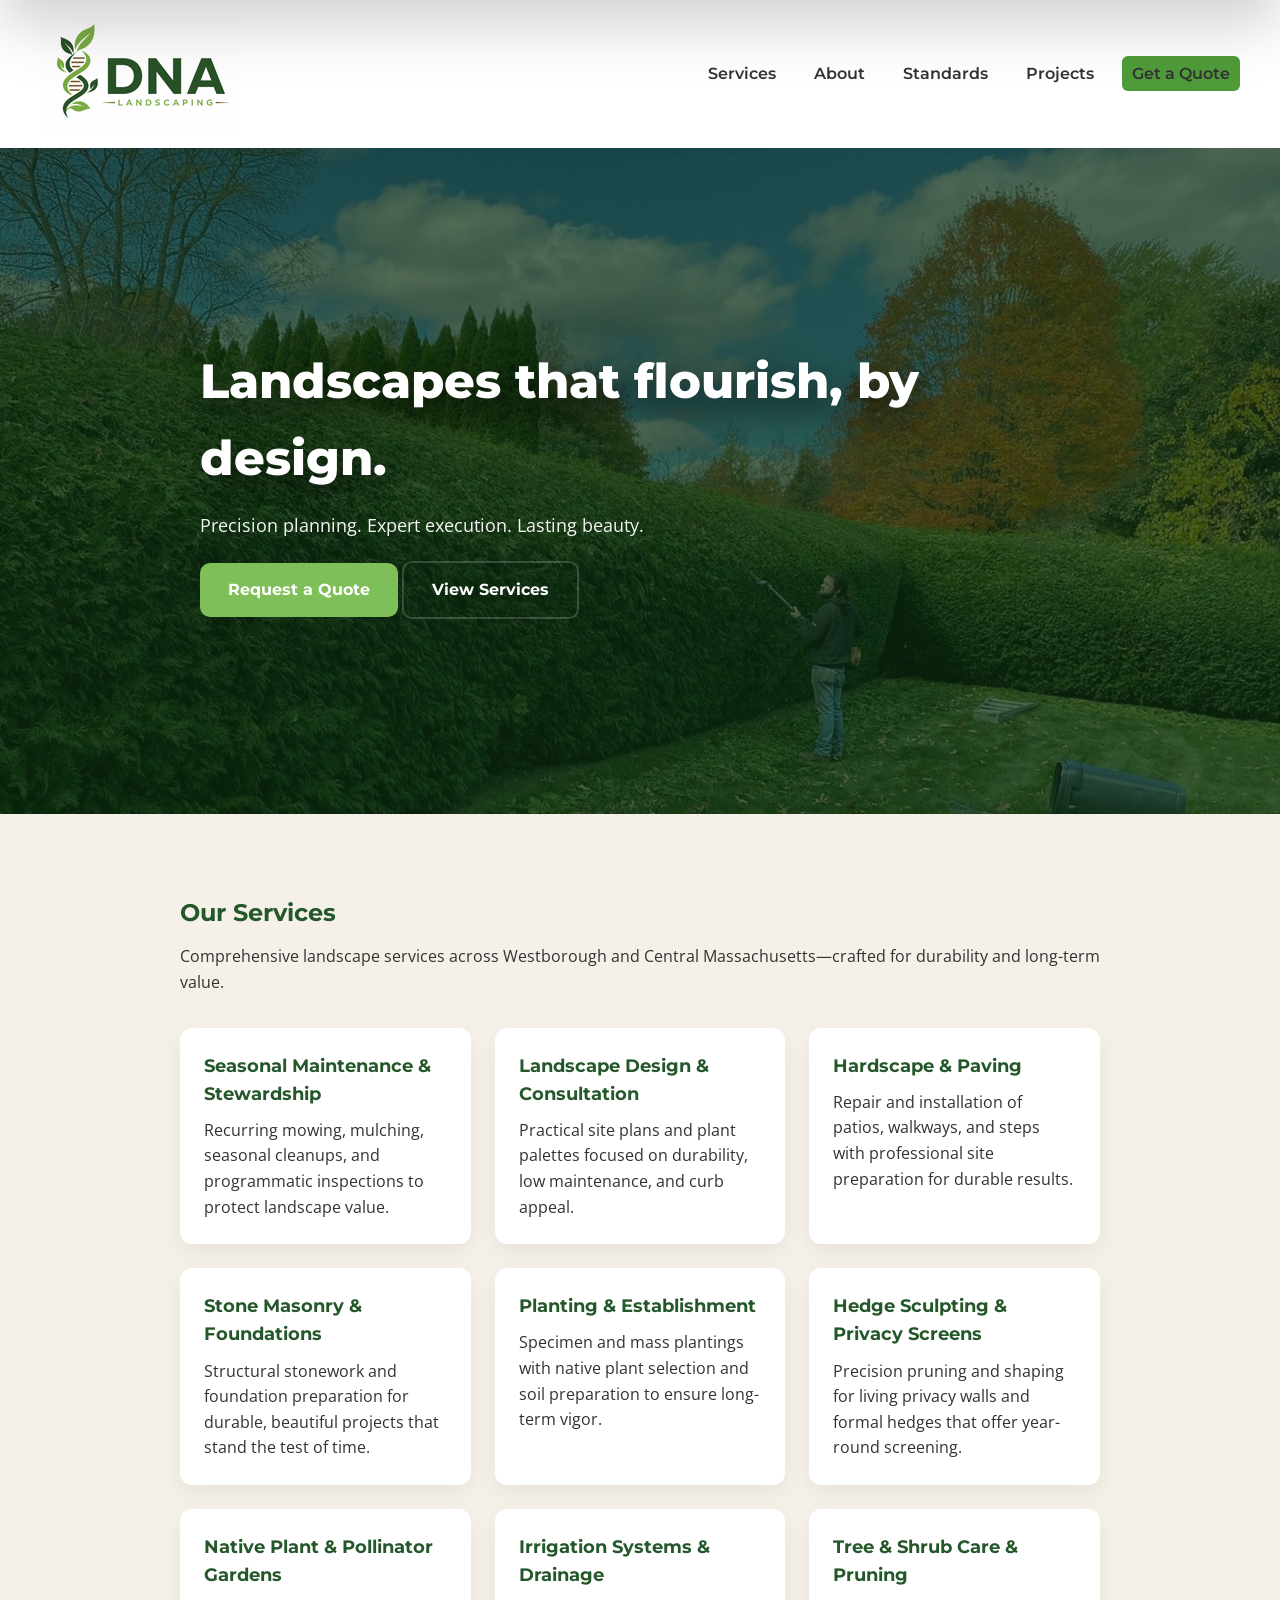
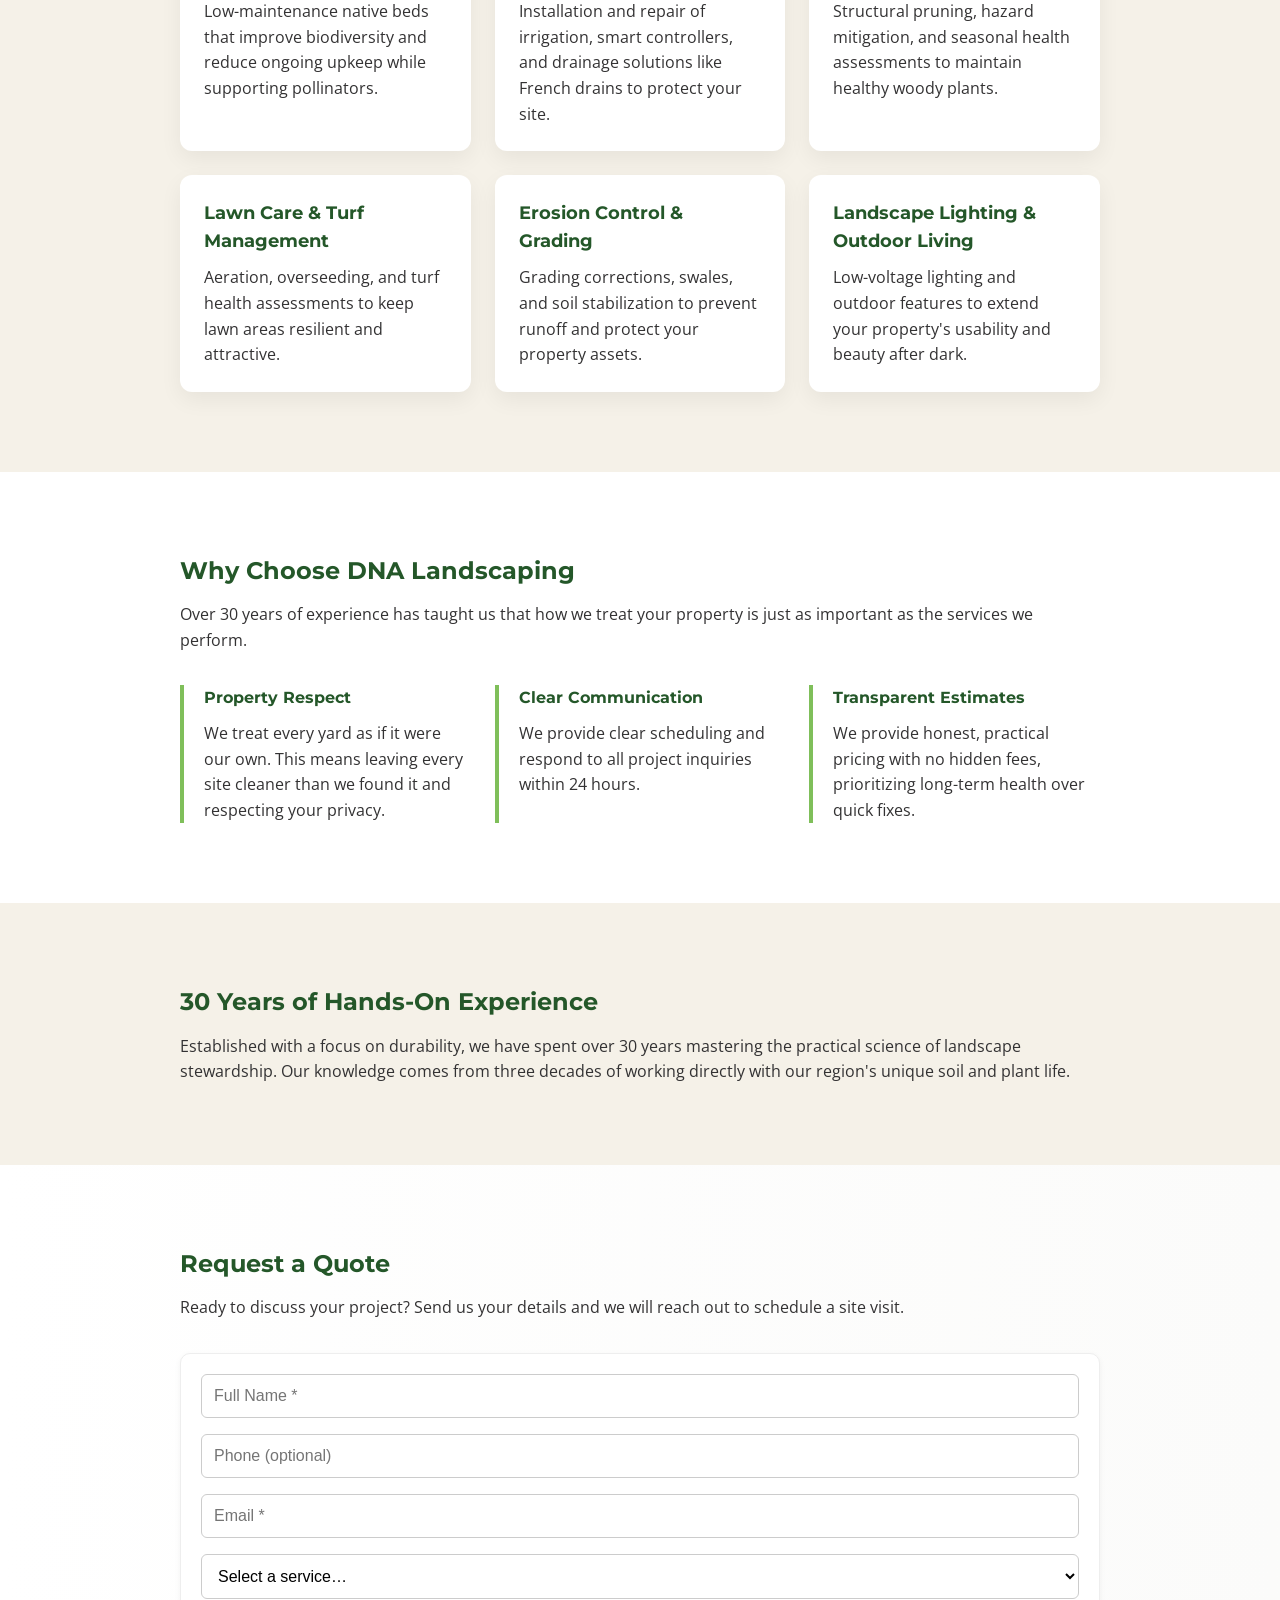
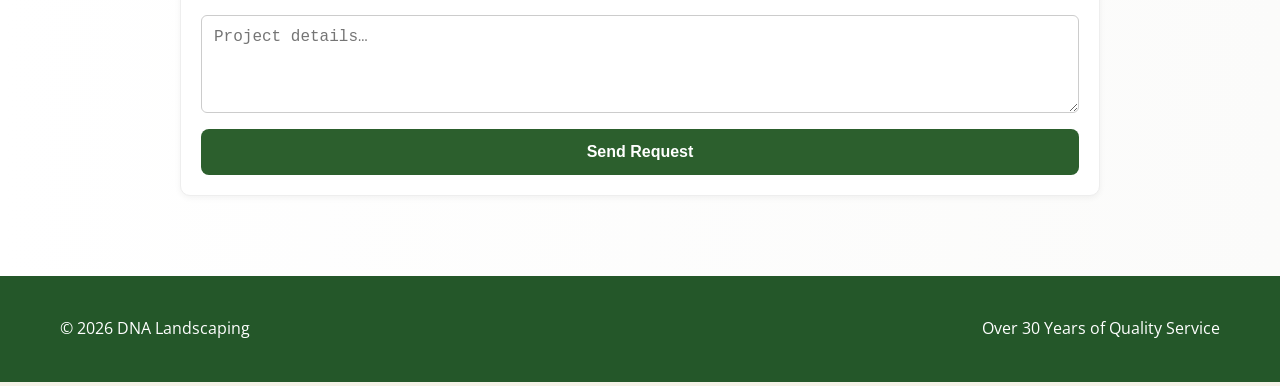
==== index.html @ 8e48d66a "SEO: Optimized homepage title, description, and headings for local search" ====
<!doctype html>
<html lang="en" class="no-js">
<head>
  <meta charset="utf-8" />
  <meta name="viewport" content="width=device-width, initial-scale=1" />
  <script>document.documentElement.className = document.documentElement.className.replace('no-js','js');</script>

  <!-- Primary SEO -->
  <title>Landscape Design, Hardscaping & Patios Westborough MA | DNA Landscaping</title>
  <meta name="description" content="DNA Landscaping provides premium landscape design, patio installation, hardscaping, and drainage solutions in Westborough & Central MA. 30+ years of expert service. Request a free quote.">
  <meta name="keywords" content="Landscaping Westborough MA, Stone Masonry Central MA, Hedge Sculpting Massachusetts, Privacy Hedges, Landscape Foundations, Hardscaping Westborough, DNA Landscaping">
  <meta name="author" content="DNA Landscaping">
  <meta name="robots" content="index, follow, max-image-preview:large, max-snippet:-1, max-video-preview:-1">
  <meta name="theme-color" content="#245729">
  <link rel="canonical" href="https://www.dnalandscapingco.com/">

  <!-- Open Graph -->
  <meta property="og:type" content="website">
  <meta property="og:site_name" content="DNA Landscaping">
  <meta property="og:locale" content="en_US">
  <meta property="og:title" content="Landscaping &amp; Stone Masonry in Westborough, MA | DNA Landscaping">
  <meta property="og:description" content="Serving Westborough and all of Central Massachusetts with 30+ years of expert masonry, hardscaping, and privacy hedge sculpting.">
  <meta property="og:url" content="https://www.dnalandscapingco.com/">
  <meta property="og:image" content="https://www.dnalandscapingco.com/assets/images/og-cover.jpg">
  <meta property="og:image:width" content="1200">
  <meta property="og:image:height" content="630">
  <meta property="og:image:alt" content="DNA Landscaping — professionally sculpted privacy hedges in Central Massachusetts">

  <!-- Twitter Card -->
  <meta name="twitter:card" content="summary_large_image">
  <meta name="twitter:title" content="Landscaping &amp; Stone Masonry in Westborough, MA | DNA Landscaping">
  <meta name="twitter:description" content="30+ years of expert masonry, hardscaping, and privacy hedge sculpting across Central Massachusetts.">
  <meta name="twitter:image" content="https://www.dnalandscapingco.com/assets/images/og-cover.jpg">
  <meta name="twitter:image:alt" content="DNA Landscaping — professionally sculpted privacy hedges in Central Massachusetts">

  <!-- Icons & Manifest -->
  <link rel="icon" type="image/png" href="/favicons/favicon-96x96.png" sizes="96x96">
  <link rel="icon" type="image/svg+xml" href="/favicons/favicon.svg">
  <link rel="shortcut icon" href="/favicons/favicon.ico">
  <link rel="apple-touch-icon" sizes="180x180" href="/favicons/apple-touch-icon.png">
  <link rel="manifest" href="/favicons/site.webmanifest">

  <!-- Performance: preconnect to font origins, preload hero LCP image -->
  <link rel="preconnect" href="https://fonts.googleapis.com">
  <link rel="preconnect" href="https://fonts.gstatic.com" crossorigin>
  <link rel="preload" as="image" href="dna_landscaping_brand_assets/web_optimized/hero_1600.webp" type="image/webp">
  <link href="https://fonts.googleapis.com/css2?family=Montserrat:wght@600;700;800&family=Open+Sans:wght@400;600&display=swap" rel="stylesheet">

  <link rel="stylesheet" href="brand_styles.css" />

  <!-- Structured Data: Local Business -->
  <script type="application/ld+json">
  {
    "@context": "https://schema.org",
    "@type": "LandscapingBusiness",
    "@id": "https://www.dnalandscapingco.com/#business",
    "name": "DNA Landscaping",
    "url": "https://www.dnalandscapingco.com/",
    "logo": "https://www.dnalandscapingco.com/dna_landscaping_brand_assets/logos/dna_primary_horizontal_400.png",
    "image": "https://www.dnalandscapingco.com/assets/images/og-cover.jpg",
    "telephone": "+1-774-696-7267",
    "email": "andrew@dnalandscapingco.com",
    "priceRange": "$$",
    "foundingDate": "1995",
    "description": "Over 30 years of landscape stewardship in Westborough, MA. Specializing in stone masonry, foundations, hardscaping, and large-scale privacy hedge sculpting.",
    "address": {
      "@type": "PostalAddress",
      "addressLocality": "Westborough",
      "addressRegion": "MA",
      "postalCode": "01581",
      "addressCountry": "US"
    },
    "areaServed": [
      { "@type": "City", "name": "Westborough" },
      { "@type": "AdministrativeArea", "name": "Central Massachusetts" }
    ],
    "knowsAbout": ["Stone Masonry", "Privacy Hedge Sculpting", "Hardscaping", "Landscape Design", "Irrigation", "Lawn Care"],
    "hasOfferCatalog": {
      "@type": "OfferCatalog",
      "name": "Landscaping Services",
      "itemListElement": [
        { "@type": "Offer", "itemOffered": { "@type": "Service", "name": "Stone Masonry & Foundations" } },
        { "@type": "Offer", "itemOffered": { "@type": "Service", "name": "Hedge Sculpting & Privacy Screens" } },
        { "@type": "Offer", "itemOffered": { "@type": "Service", "name": "Hardscape & Paving" } },
        { "@type": "Offer", "itemOffered": { "@type": "Service", "name": "Landscape Design & Consultation" } },
        { "@type": "Offer", "itemOffered": { "@type": "Service", "name": "Seasonal Maintenance & Stewardship" } }
      ]
    },
    "openingHoursSpecification": [
      {
        "@type": "OpeningHoursSpecification",
        "dayOfWeek": ["Monday", "Tuesday", "Wednesday", "Thursday", "Friday"],
        "opens": "07:00",
        "closes": "17:00"
      },
      {
        "@type": "OpeningHoursSpecification",
        "dayOfWeek": "Saturday",
        "opens": "08:00",
        "closes": "14:00"
      }
    ]
  }
  </script>

  <!-- Structured Data: WebSite -->
  <script type="application/ld+json">
  {
    "@context": "https://schema.org",
    "@type": "WebSite",
    "name": "DNA Landscaping",
    "url": "https://www.dnalandscapingco.com/",
    "publisher": { "@id": "https://www.dnalandscapingco.com/#business" }
  }
  </script>
</head>
<body>
  <a class="skip-link" href="#main-content">Skip to main content</a>
  <header class="site-header" id="site-header">
    <div class="container header-row">
      <a class="brand" href="/" aria-label="DNA Landscaping Home">
        <img class="logo" src="dna_landscaping_brand_assets/logos/dna_primary_horizontal_200.png" alt="DNA Landscaping logo" fetchpriority="high" decoding="async">
      </a>

      <nav class="main-nav" aria-label="Main navigation">
        <ul>
          <li><a href="/services/" class="nav-link">Services</a></li>
          <li><a href="#about" class="nav-link">About</a></li>
          <li><a href="#standards" class="nav-link">Standards</a></li>
          <li><a href="projects.html" class="nav-link">Projects</a></li>
          <li><a class="contact-cta nav-link" href="#contact">Get a Quote</a></li>
        </ul>
  </nav>

      <button class="mobile-menu-button" id="mobile-menu-button" aria-controls="mobile-nav" aria-expanded="false" aria-label="Open menu">
        <svg width="28" height="28" viewBox="0 0 24 24" aria-hidden="true" focusable="false">
          <path class="ham-top" d="M3 7h18" stroke="currentColor" stroke-width="2" stroke-linecap="round"></path>
          <path class="ham-mid" d="M3 12h18" stroke="currentColor" stroke-width="2" stroke-linecap="round"></path>
          <path class="ham-btm" d="M3 17h18" stroke="currentColor" stroke-width="2" stroke-linecap="round"></path>
        </svg>
      </button>
    </div>
  </header>

  <div id="mobile-nav" class="mobile-nav" aria-hidden="true" role="dialog" aria-label="Mobile navigation">

    <div class="mobile-overlay" id="mobile-overlay" tabindex="-1" aria-hidden="true"></div>

    <div class="mobile-panel" role="document" aria-modal="true">

      <div class="mobile-panel-inner">

        <button class="mobile-close" id="mobile-close" aria-label="Close menu">&times;</button>

        <ul>

          <li><a href="/services/" class="mobile-nav-link">Services</a></li>

          <li><a href="#about" class="mobile-nav-link">About</a></li>

          <li><a href="#standards" class="mobile-nav-link">Standards</a></li>

          <li><a href="projects.html" class="mobile-nav-link">Projects</a></li>

          <li><a class="mobile-contact" href="#contact">Get a Quote</a></li>

        </ul>

      </div>

    </div>

  </div>

  <main id="main-content">
    <section class="hero" aria-label="Hero">
      <div class="hero-inner container">
        <div class="hero-text reveal-on-load">
          <h1 class="hero-title" data-text="Landscapes that flourish, by design.">Landscapes that flourish, by design.</h1>
          <p class="hero-sub">Precision planning. Expert execution. Lasting beauty.</p>
          <div class="hero-ctas">
            <a class="btn btn-primary" href="#contact">Request a Quote</a>
            <a class="btn btn-ghost" href="#services">View Services</a>
          </div>
        </div>
      </div>
    </section>

        <section id="services" class="content-section">
      <div class="container narrow">
        <h2 class="reveal-on-scroll">Our Services</h2>
        <p class="reveal-on-scroll">Comprehensive landscape services across Westborough and Central Massachusetts—crafted for durability and long-term value.</p>

        <div class="service-cards" aria-label="Service offerings">
          <article class="service-card reveal-on-scroll">
            <h3>Seasonal Maintenance & Stewardship</h3>
            <p>Recurring mowing, mulching, seasonal cleanups, and programmatic inspections to protect landscape value.</p>
          </article>

          <article class="service-card reveal-on-scroll">
            <h3>Landscape Design & Consultation</h3>
            <p>Practical site plans and plant palettes focused on durability, low maintenance, and curb appeal.</p>
          </article>

          <article class="service-card reveal-on-scroll">
            <h3>Hardscape & Paving</h3>
            <p>Repair and installation of patios, walkways, and steps with professional site preparation for durable results.</p>
          </article>

          <article class="service-card reveal-on-scroll">
            <h3>Stone Masonry & Foundations</h3>
            <p>Structural stonework and foundation preparation for durable, beautiful projects that stand the test of time.</p>
          </article>

          <article class="service-card reveal-on-scroll">
            <h3>Planting & Establishment</h3>
            <p>Specimen and mass plantings with native plant selection and soil preparation to ensure long-term vigor.</p>
          </article>

          <article class="service-card reveal-on-scroll">
            <h3>Hedge Sculpting & Privacy Screens</h3>
            <p>Precision pruning and shaping for living privacy walls and formal hedges that offer year-round screening.</p>
          </article>

          <article class="service-card reveal-on-scroll">
            <h3>Native Plant & Pollinator Gardens</h3>
            <p>Low-maintenance native beds that improve biodiversity and reduce ongoing upkeep while supporting pollinators.</p>
          </article>

          <article class="service-card reveal-on-scroll">
            <h3>Irrigation Systems & Drainage</h3>
            <p>Installation and repair of irrigation, smart controllers, and drainage solutions like French drains to protect your site.</p>
          </article>

          <article class="service-card reveal-on-scroll">
            <h3>Tree & Shrub Care & Pruning</h3>
            <p>Structural pruning, hazard mitigation, and seasonal health assessments to maintain healthy woody plants.</p>
          </article>

          <article class="service-card reveal-on-scroll">
            <h3>Lawn Care & Turf Management</h3>
            <p>Aeration, overseeding, and turf health assessments to keep lawn areas resilient and attractive.</p>
          </article>

          <article class="service-card reveal-on-scroll">
            <h3>Erosion Control & Grading</h3>
            <p>Grading corrections, swales, and soil stabilization to prevent runoff and protect your property assets.</p>
          </article>

          <article class="service-card reveal-on-scroll">
            <h3>Landscape Lighting & Outdoor Living</h3>
            <p>Low-voltage lighting and outdoor features to extend your property's usability and beauty after dark.</p>
          </article>
        </div>
      </div>
    </section>

    <section id="standards" class="content-section bg-soft">
      <div class="container narrow">
        <h2 class="reveal-on-scroll">Why Choose DNA Landscaping</h2>
        <p class="reveal-on-scroll" style="margin-bottom: 32px;">Over 30 years of experience has taught us that how we treat your property is just as important as the services we perform.</p>
        
        <div class="service-cards" style="grid-template-columns: repeat(auto-fit, minmax(280px, 1fr));">
           <div class="reveal-on-scroll" style="border-left: 4px solid var(--leaf); padding-left: 20px;">
              <h4 style="font-family:'Montserrat'; color:var(--forest); margin-bottom:10px;">Property Respect</h4>
              <p>We treat every yard as if it were our own. This means leaving every site cleaner than we found it and respecting your privacy.</p>
           </div>
           <div class="reveal-on-scroll" style="border-left: 4px solid var(--leaf); padding-left: 20px;">
              <h4 style="font-family:'Montserrat'; color:var(--forest); margin-bottom:10px;">Clear Communication</h4>
              <p>We provide clear scheduling and respond to all project inquiries within 24 hours.</p>
           </div>
           <div class="reveal-on-scroll" style="border-left: 4px solid var(--leaf); padding-left: 20px;">
              <h4 style="font-family:'Montserrat'; color:var(--forest); margin-bottom:10px;">Transparent Estimates</h4>
              <p>We provide honest, practical pricing with no hidden fees, prioritizing long-term health over quick fixes.</p>
           </div>
        </div>
      </div>
    </section>

    <section id="about" class="content-section">
      <div class="container narrow">
        <h2 class="reveal-on-scroll">30 Years of Hands-On Experience</h2>
        <p class="reveal-on-scroll">Established with a focus on durability, we have spent over 30 years mastering the practical science of landscape stewardship. Our knowledge comes from three decades of working directly with our region's unique soil and plant life.</p>
      </div>
    </section>

    <section id="contact" class="content-section bg-accent">
      <div class="container narrow">
        <h2 class="reveal-on-scroll">Request a Quote</h2>
        <p class="reveal-on-scroll" style="margin-bottom: 32px;">Ready to discuss your project? Send us your details and we will reach out to schedule a site visit.</p>
        
        <form action="https://formsubmit.co/andrew@dnalandscapingco.com" method="POST" style="background:#fff;border-radius:10px;padding:20px;box-shadow:0 2px 6px rgba(0,0,0,0.05);border:1px solid #eee;margin-top:20px;">
  <input type="hidden" name="_cc" value="dennis@dnalandscapingco.com">
  <input type="hidden" name="_subject" value="New DNA Landscaping Quote Request">
  <input type="hidden" name="_next" value="https://www.dnalandscapingco.com/thanks">

  <div style="display:grid;gap:16px;">
    <label for="cf-name" class="visually-hidden">Full Name</label>
    <input id="cf-name" name="name" type="text" autocomplete="name" placeholder="Full Name *" required style="padding:12px;border:1px solid #ccc;border-radius:6px;font-size:1rem;">
    <label for="cf-phone" class="visually-hidden">Phone (optional)</label>
    <input id="cf-phone" name="phone" type="tel" autocomplete="tel" placeholder="Phone (optional)" style="padding:12px;border:1px solid #ccc;border-radius:6px;font-size:1rem;">
    <label for="cf-email" class="visually-hidden">Email</label>
    <input id="cf-email" name="email" type="email" autocomplete="email" placeholder="Email *" required style="padding:12px;border:1px solid #ccc;border-radius:6px;font-size:1rem;">
    <label for="cf-service" class="visually-hidden">Service needed</label>
    <select id="cf-service" name="service" required style="padding:12px;border:1px solid #ccc;border-radius:6px;font-size:1rem;background:#fff;">
      <option value="" disabled selected>Select a service…</option>
      <option value="maintenance">Maintenance</option>
      <option value="hardscape">Hardscape</option>
      <option value="planting">Planting</option>
      <option value="other">Other</option>
    </select>
    <label for="cf-message" class="visually-hidden">Project details</label>
    <textarea id="cf-message" name="message" rows="4" placeholder="Project details…" required style="padding:12px;border:1px solid #ccc;border-radius:6px;font-size:1rem;"></textarea>
    <button type="submit" style="background:#2C5F2D;color:#fff;border:none;padding:14px;border-radius:8px;font-weight:bold;font-size:1rem;cursor:pointer;">Send Request</button>
  </div>
</form>
      </div>
    </section>
  </main>

  <footer class="site-footer">
    <div class="container footer-row">
      <div class="footer-left">© <span id="year"></span> DNA Landscaping</div>
      <div class="footer-right">Over 30 Years of Quality Service</div>
    </div>
  </footer>

  <script>
    document.getElementById('year').textContent = new Date().getFullYear();

    // Scroll Offset Fix
    function scrollToTarget(targetId) {
      const target = document.getElementById(targetId);
      if (!target) return;
      const header = document.getElementById('site-header');
      const headerHeight = header ? header.getBoundingClientRect().height : 0;
      const offsetTop = target.getBoundingClientRect().top + window.pageYOffset - headerHeight - 24;
      window.scrollTo({ top: offsetTop, behavior: 'smooth' });
    }

    // Smooth Scroll for Nav Links
    document.querySelectorAll('a[href^="#"]').forEach(anchor => {
      anchor.addEventListener('click', function(e) {
        const href = this.getAttribute('href');
        if (href && href.startsWith('#')) {
          e.preventDefault();
          scrollToTarget(href.substring(1));
        }
      });
    });

    // Reveal Animations
    window.addEventListener('load', () => {
      document.querySelectorAll('.reveal-on-load').forEach(el => el.classList.add('reveal'));
    });

    (function(){
      const observer = new IntersectionObserver((entries) => {
        entries.forEach(entry => {
          if (entry.isIntersecting) {
            entry.target.classList.add('reveal');
            observer.unobserve(entry.target);
          }
        });
      }, { threshold: 0.1 });
      document.querySelectorAll('.reveal-on-scroll').forEach(el => observer.observe(el));
    })();

    // Mobile Menu Toggle
    (function(){
      const openClass = 'mobile-open';
      const button = document.getElementById('mobile-menu-button');
      const mobileNav = document.getElementById('mobile-nav');
      const overlay = document.getElementById('mobile-overlay');
      const closeBtn = document.getElementById('mobile-close');

      function setOpen(isOpen) {
        button.setAttribute('aria-expanded', String(isOpen));
        mobileNav.setAttribute('aria-hidden', String(!isOpen));
        document.documentElement.classList.toggle(openClass, isOpen);
        document.body.style.overflow = isOpen ? 'hidden' : '';
      }

      button.addEventListener('click', () => setOpen(button.getAttribute('aria-expanded') !== 'true'));
      closeBtn.addEventListener('click', () => setOpen(false));
      overlay.addEventListener('click', () => setOpen(false));
      
      mobileNav.querySelectorAll('a[href^="#"]').forEach(link => {
        link.addEventListener('click', function(e) {
          const href = this.getAttribute('href');
          if (href && href.startsWith('#')) {
            e.preventDefault();
            setOpen(false);
            setTimeout(() => scrollToTarget(href.substring(1)), 260);
          }
        });
      });
    })();
  </script>
</body>
</html>
---- brand_styles.css ----
:root{
  --forest: #245729;
  --leaf: #7fbf5a;
  --leaf-strong: #4f9b39;
  --earth: #8B6F47;
  --cream: #F5F1E8;
  --char: #333233;
  --white: #ffffff;
  --container-max: 1200px;
  --transition-fast: 220ms;
}
*{box-sizing:border-box;margin:0;padding:0}
body{ font-family: "Open Sans", sans-serif; color:var(--char); background:var(--cream); line-height:1.6; }
.container{max-width:var(--container-max);margin:0 auto;padding:0 20px}
.narrow{max-width:960px;margin-left:auto;margin-right:auto}
.site-header{background:var(--white);box-shadow:0 2px 8px rgba(0,0,0,0.04);position:sticky;top:0;z-index:60}
.header-row{display:flex;align-items:center;justify-content:space-between;padding:18px 0}
.site-header .container{display:flex;align-items:center;justify-content:space-between;padding-top:18px;padding-bottom:18px}
.logo{height:112px;width:auto;display:block}
.logo img{height:112px;width:auto;display:block}
.main-nav ul{list-style:none;display:flex;gap:18px;align-items:center;margin:0}
.main-nav a{font-family:"Montserrat",sans-serif;font-weight:600;color:var(--char);text-decoration:none;padding:8px 10px;border-radius:6px;transition:var(--transition-fast)}
.main-nav a:hover{color:var(--leaf);background:rgba(127,191,90,0.07)}
.contact-cta{background:var(--leaf-strong);color:var(--white);padding:8px 12px;border-radius:6px}
.mobile-menu-button{display:none;background:transparent;border:0;padding:8px;color:var(--char)}
.mobile-nav{position:fixed;inset:0;z-index:200;pointer-events:none}
.mobile-overlay{position:absolute;inset:0;background:rgba(0,0,0,0);opacity:0;transition:300ms ease;pointer-events:none}
.mobile-panel{position:fixed;left:0;right:0;top:0;transform: translateY(-100%); transition:360ms cubic-bezier(.2,.9,.2,1); background:#fff; box-shadow:0 22px 60px rgba(0,0,0,0.2)}
.mobile-panel-inner{padding:28px 20px;position:relative}
.mobile-close{background:transparent;border:0;font-size:36px;position:absolute;top:12px;right:12px}
.mobile-panel ul{list-style:none;display:flex;flex-direction:column;gap:18px}
.mobile-panel a{text-decoration:none;color:var(--char);font-family:"Montserrat",sans-serif;font-weight:600}
html.mobile-open .mobile-overlay{opacity:0.46;pointer-events:auto;background:rgba(0,0,0,0.46)}
html.mobile-open .mobile-panel{transform: translateY(0);pointer-events:auto;}
.hero{background-image:url('dna_landscaping_brand_assets/web_optimized/hero_1600.jpg');background-size:cover;background-position:center;position:relative;min-height:74vh;display:flex;align-items:center;background-blend-mode:multiply}
.hero::before{content:"";position:absolute;inset:0;background:rgba(12,44,12,0.7)}
.hero-inner{position:relative;z-index:2;width:100%}
.hero-text{max-width:920px;margin:0 auto;color:var(--white);padding:48px 20px}
.hero-title{font-family:"Montserrat",sans-serif;font-weight:800;font-size:3rem;margin-bottom:14px;text-shadow:0 12px 32px rgba(0,0,0,0.7)}
.hero-sub{font-size:1.12rem;margin-bottom:22px;color:rgba(255,255,255,0.95)}
.btn{display:inline-block;padding:14px 28px;border-radius:10px;font-weight:700;text-decoration:none;font-family:"Montserrat",sans-serif;transition:220ms ease}
.btn-primary{background:var(--leaf);color:var(--white)}
.btn-primary:hover{transform:translateY(-4px);box-shadow:0 20px 44px rgba(127,191,90,0.18)}
.btn-ghost{background:transparent;border:2px solid rgba(255,255,255,0.18);color:var(--white)}
.btn-secondary{background:var(--forest);color:var(--white);font-size:0.95rem}
.btn-secondary:hover{background:var(--leaf-strong);transform:translateY(-2px);box-shadow:0 12px 24px rgba(36,87,41,0.15)}
.content-section{padding:80px 0}
.bg-soft{background:var(--white)}
.bg-accent{background:linear-gradient(90deg,var(--white),#fbfbfa)}
.content-section h2{font-family:"Montserrat",sans-serif;margin-bottom:12px;font-size:1.5rem;color:var(--forest)}
.service-cards{display:grid;grid-template-columns:repeat(auto-fit, minmax(280px, 1fr));gap:24px;margin-top:32px}
.service-card{background:var(--white);border-radius:12px;padding:24px;box-shadow:0 8px 22px rgba(0,0,0,0.06);transition:300ms cubic-bezier(.2,.9,.2,1)}
.service-card:hover{transform:translateY(-8px);box-shadow:0 28px 60px rgba(18,54,18,0.12)}
.service-card h3{font-family:"Montserrat",sans-serif;font-size:1.1rem;color:var(--forest);margin-bottom:10px}
.reveal-on-load, .reveal-on-scroll { opacity:0; transform: translateY(14px); transition: 520ms cubic-bezier(.2,.9,.2,1) }
.reveal-on-load.reveal, .reveal-on-scroll.reveal { opacity:1; transform: translateY(0) }
.site-footer{background:var(--forest);color:var(--white);padding:40px 0}
.footer-row{display:flex;justify-content:space-between;align-items:center;flex-wrap:wrap;gap:12px}
@media (max-width:640px){
  .main-nav{display:none}
  .mobile-menu-button{display:block}
  .logo{height:84px}
  .logo img{height:84px}
  .hero-title{font-size:2rem;text-align:center}
  .hero-text{text-align:center}
}

/* Phone input - same visual treatment as other inputs */
input[type="tel"] {
  -webkit-text-security: none;
}

/* Accessibility: visually hidden labels (kept in the accessibility tree) */
.visually-hidden{
  position:absolute !important;
  width:1px;height:1px;
  padding:0;margin:-1px;
  overflow:hidden;clip:rect(0,0,0,0);
  white-space:nowrap;border:0;
}

/* Accessibility: skip link */
.skip-link{
  position:absolute;left:-999px;top:0;z-index:1000;
  background:var(--forest);color:#fff;padding:10px 16px;border-radius:0 0 8px 0;
  font-family:"Montserrat",sans-serif;font-weight:600;text-decoration:none;
}
.skip-link:focus{left:0}

/* Visible focus styles for keyboard users (a11y) */
a:focus-visible, button:focus-visible, input:focus-visible,
select:focus-visible, textarea:focus-visible{
  outline:3px solid var(--leaf-strong);
  outline-offset:2px;
}

/* No-JS / pre-render fallback: never hide content if scripts fail to run */
.no-js .reveal-on-load,
.no-js .reveal-on-scroll{opacity:1 !important;transform:none !important}

/* Respect users who prefer reduced motion */
@media (prefers-reduced-motion: reduce){
  .reveal-on-load, .reveal-on-scroll{transition:none !important;opacity:1 !important;transform:none !important}
  .btn-primary:hover, .service-card:hover{transform:none !important}
  html{scroll-behavior:auto}
}

/* Mobile menu toggle button (hamburger) for service pages */
.menu-toggle{
  display:none;
  background:transparent;
  border:0;
  padding:8px;
  cursor:pointer;
  flex-direction:column;
  gap:5px;
}
.menu-toggle span{
  display:block;
  width:28px;
  height:3px;
  background:var(--char);
  transition:all 0.3s ease;
  border-radius:2px;
}
.menu-toggle.active span:nth-child(1){
  transform:rotate(45deg) translate(7px, 7px);
}
.menu-toggle.active span:nth-child(2){
  opacity:0;
}
.menu-toggle.active span:nth-child(3){
  transform:rotate(-45deg) translate(7px, -7px);
}

/* Mobile navigation menu for service pages */
.mobile-menu{
  position:fixed;
  top:0;
  right:-100%;
  width:280px;
  height:100vh;
  background:var(--white);
  box-shadow:-4px 0 20px rgba(0,0,0,0.1);
  z-index:100;
  transition:right 0.3s ease;
  padding:80px 20px 20px;
}
.mobile-menu.active{
  right:0;
}
.mobile-menu ul{
  list-style:none;
  display:flex;
  flex-direction:column;
  gap:20px;
}
.mobile-menu a{
  font-family:"Montserrat",sans-serif;
  font-weight:600;
  color:var(--char);
  text-decoration:none;
  display:block;
  padding:12px 16px;
  border-radius:8px;
  transition:all 0.3s ease;
}
.mobile-menu a:hover,
.mobile-menu a.active{
  background:var(--leaf);
  color:var(--white);
}

@media (max-width:768px){
  .menu-toggle{display:flex}
  .main-nav{display:none}
}
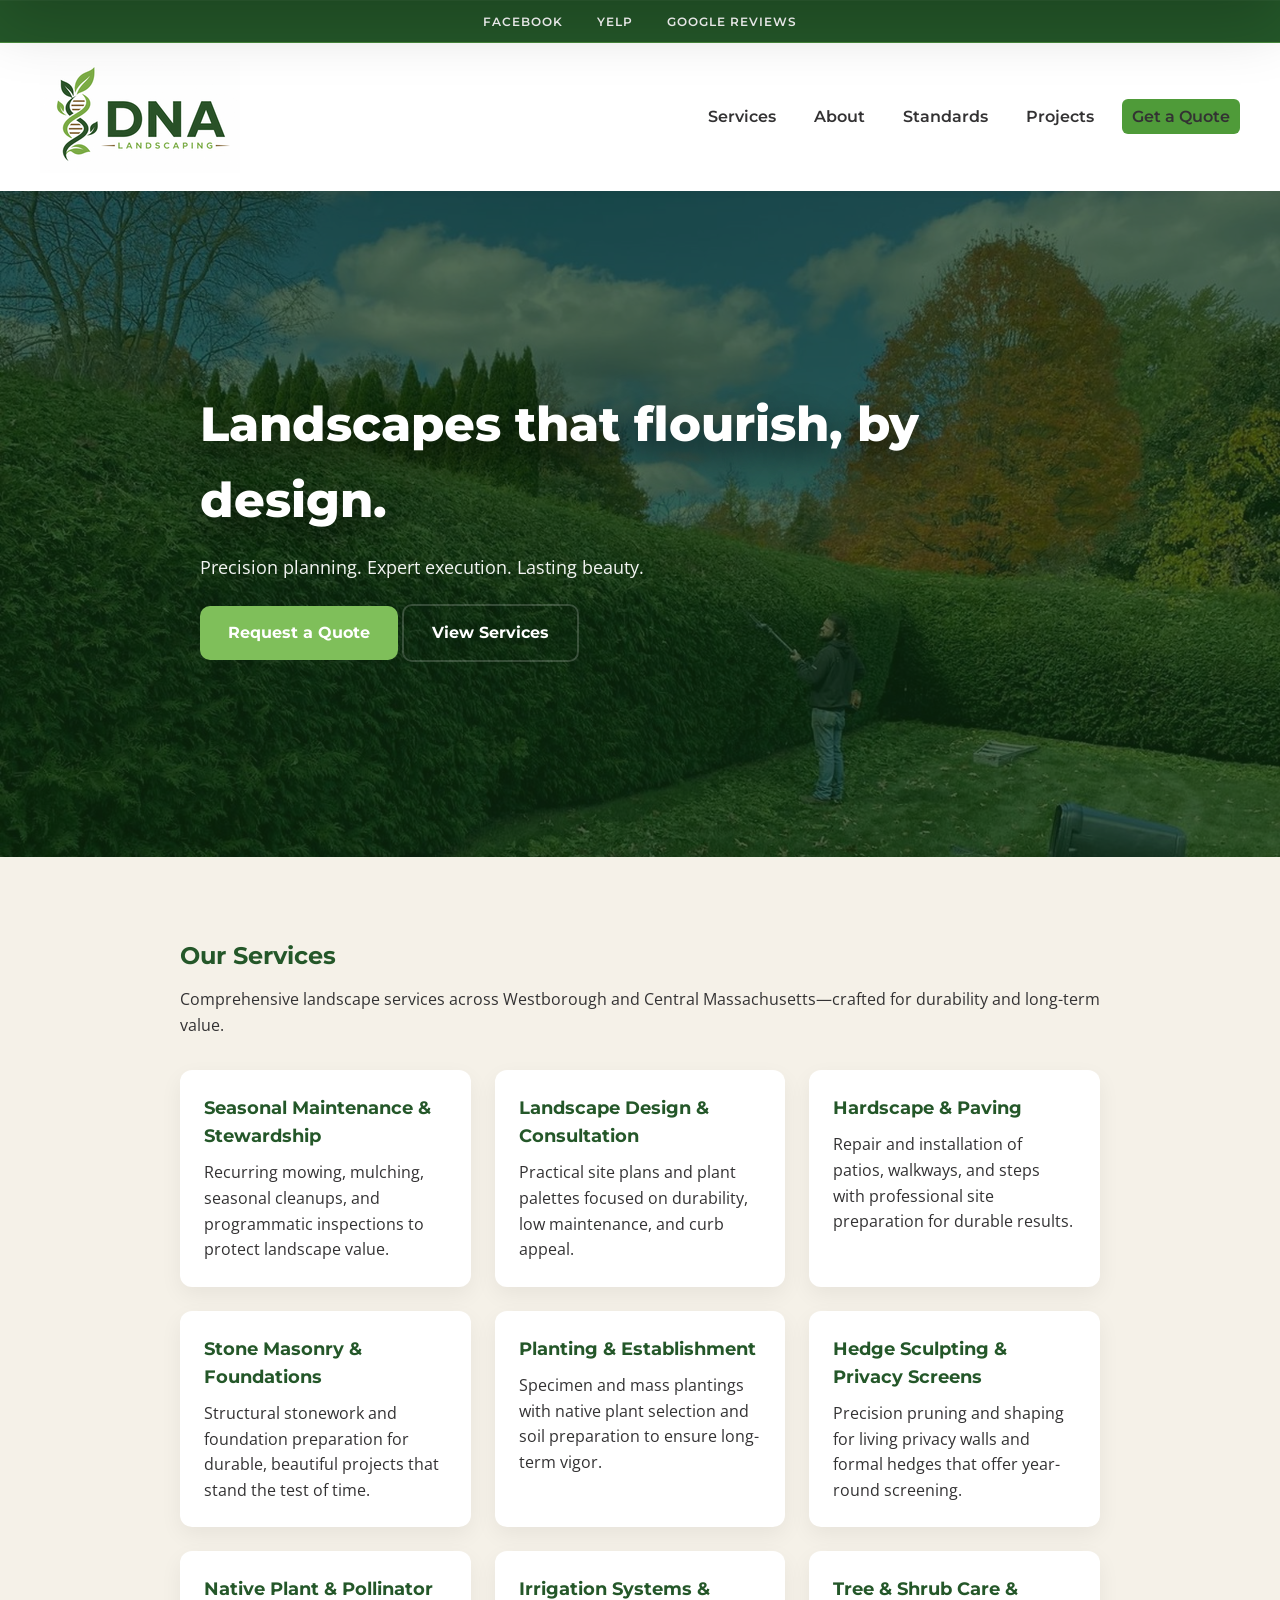
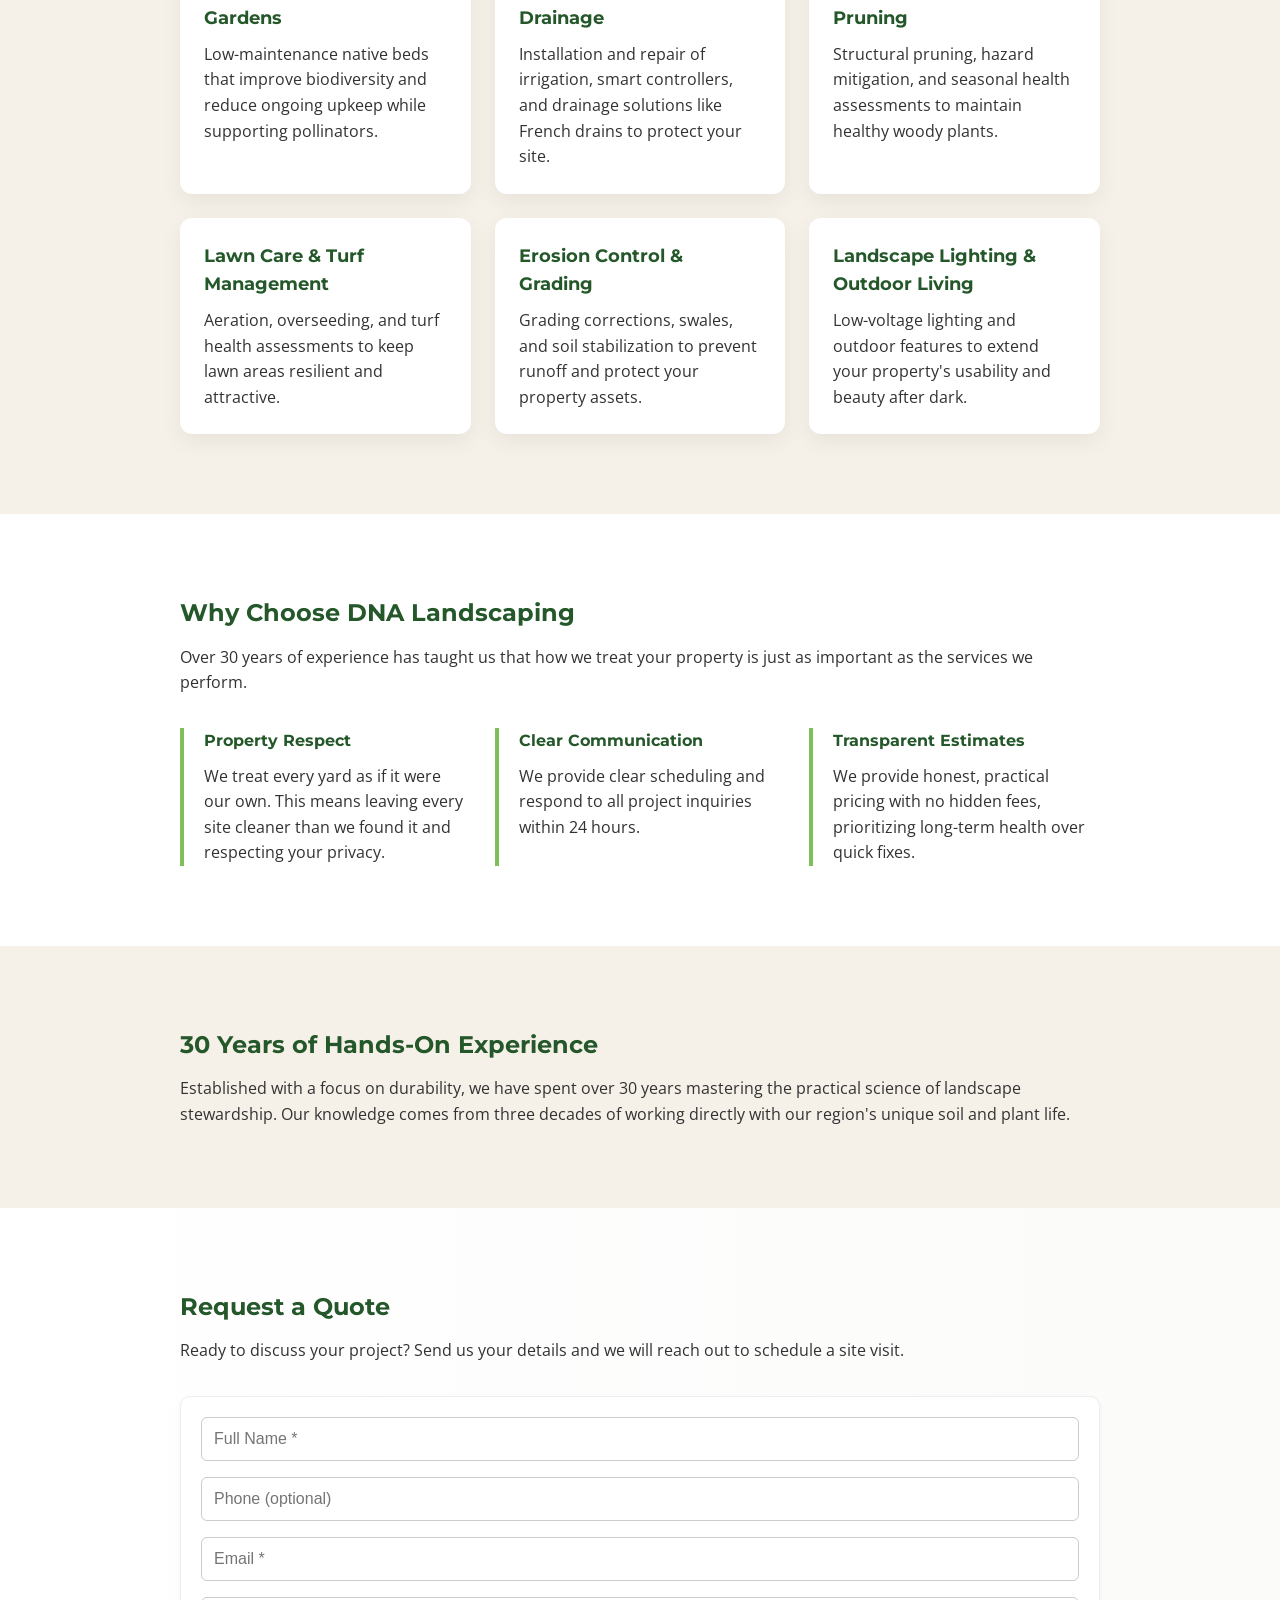
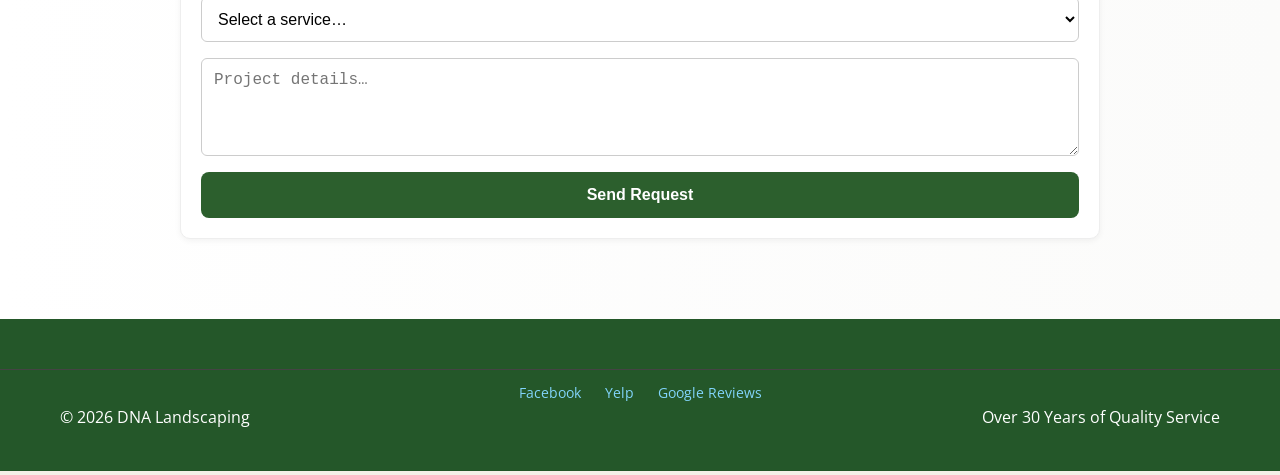
==== commit d3877613: "feat: implement social media cross-linking for Facebook, Yelp, and Google" ====
--- a/index.html
+++ b/index.html
@@ -116,6 +116,11 @@
 </head>
 <body>
   <a class="skip-link" href="#main-content">Skip to main content</a>
+  <div style="background:#245729; padding:8px 0; text-align:center; border-bottom:1px solid #4a8c3e;"> 
+    <a href="https://www.facebook.com/profile.php?id=61560443210050" target="_blank" style="color:white; text-decoration:none; margin:0 15px; font-weight:600; font-family:Montserrat, sans-serif; font-size:12px; letter-spacing:1px;">FACEBOOK</a> 
+    <a href="https://www.yelp.com/biz/dna-landscaping-westborough" target="_blank" style="color:white; text-decoration:none; margin:0 15px; font-weight:600; font-family:Montserrat, sans-serif; font-size:12px; letter-spacing:1px;">YELP</a> 
+    <a href="https://www.google.com/search?q=DNA+Landscaping+Westborough" target="_blank" style="color:white; text-decoration:none; margin:0 15px; font-weight:600; font-family:Montserrat, sans-serif; font-size:12px; letter-spacing:1px;">GOOGLE REVIEWS</a> 
+  </div>
   <header class="site-header" id="site-header">
     <div class="container header-row">
       <a class="brand" href="/" aria-label="DNA Landscaping Home">
@@ -319,6 +324,11 @@
   </main>
 
   <footer class="site-footer">
+    <div style="text-align:center; padding-top:10px; border-top:1px solid #444; margin-top:10px;"> 
+        <a href="https://www.facebook.com/profile.php?id=61560443210050" target="_blank" style="color:#81D4FA; text-decoration:none; margin: 0 10px; font-size: 14px;">Facebook</a> 
+        <a href="https://www.yelp.com/biz/dna-landscaping-westborough" target="_blank" style="color:#81D4FA; text-decoration:none; margin: 0 10px; font-size: 14px;">Yelp</a> 
+        <a href="https://www.google.com/search?q=DNA+Landscaping+Westborough" target="_blank" style="color:#81D4FA; text-decoration:none; margin: 0 10px; font-size: 14px;">Google Reviews</a> 
+    </div>
     <div class="container footer-row">
       <div class="footer-left">© <span id="year"></span> DNA Landscaping</div>
       <div class="footer-right">Over 30 Years of Quality Service</div>
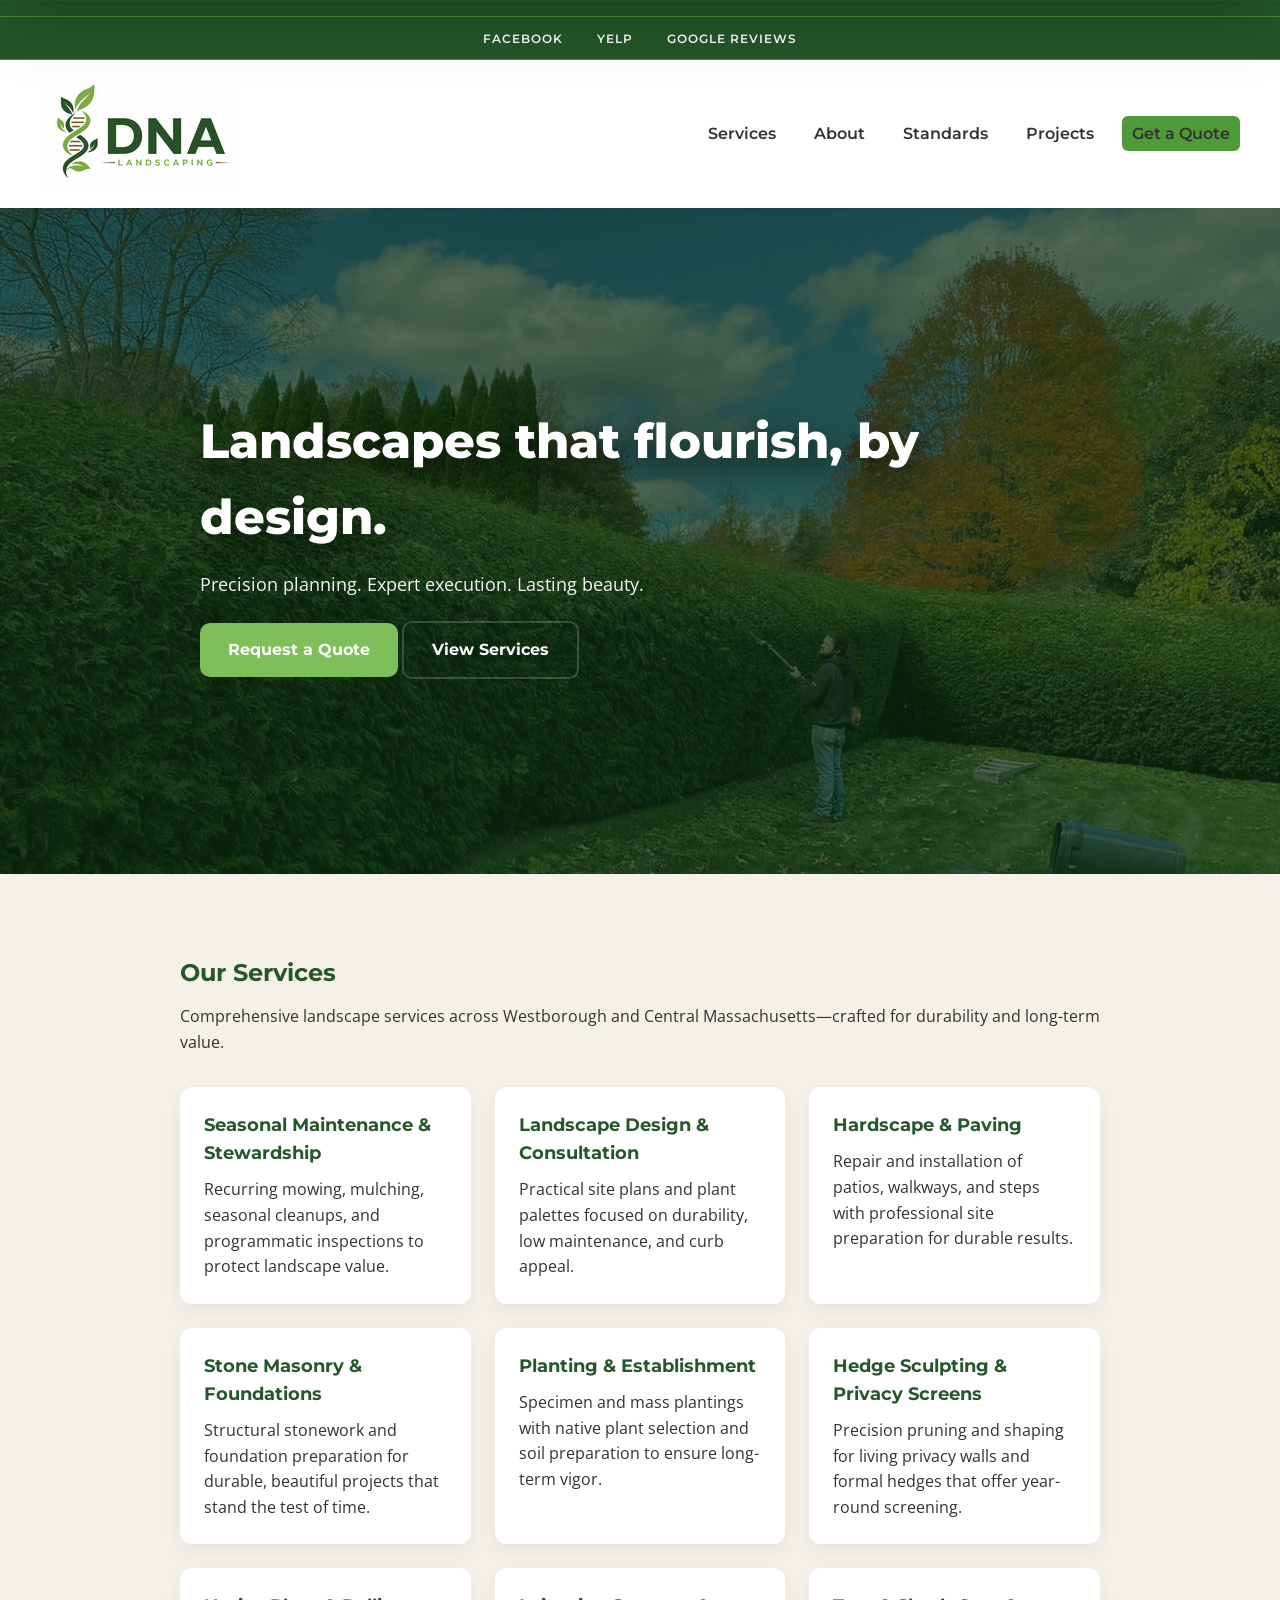
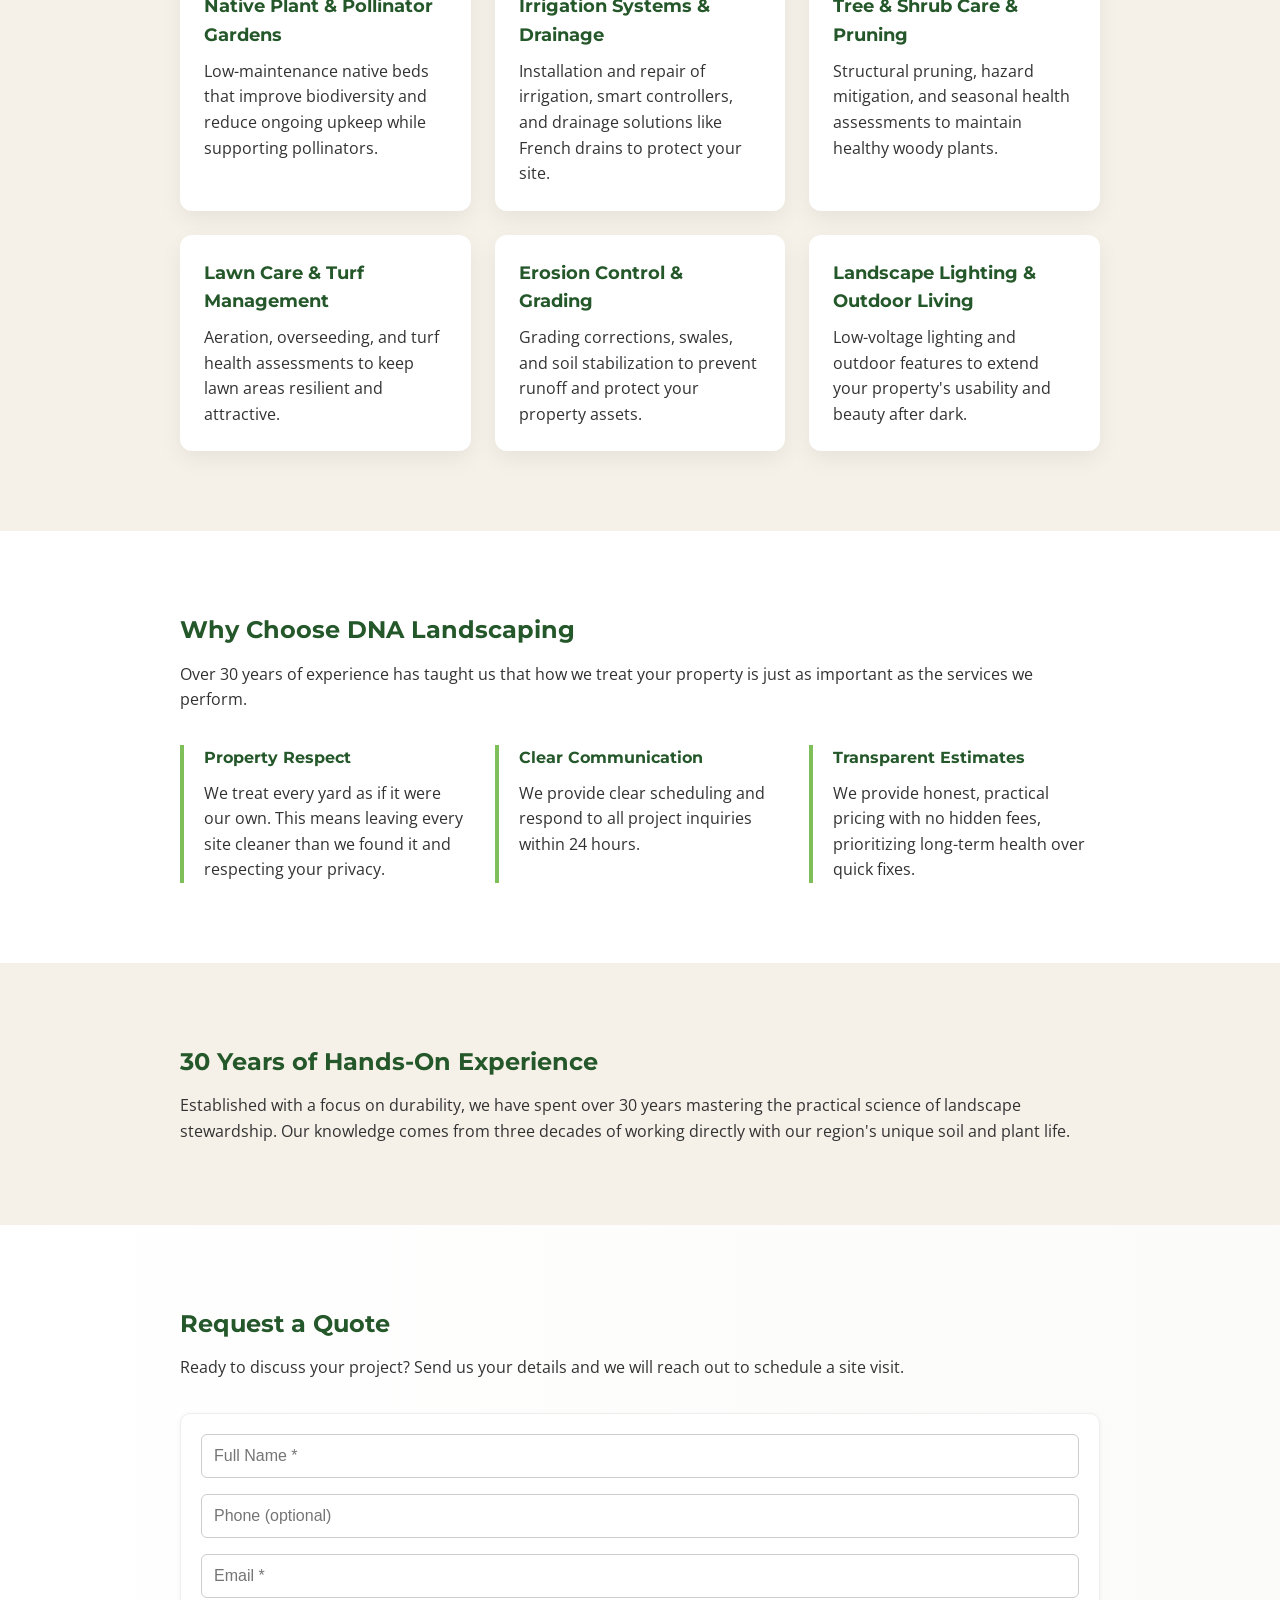
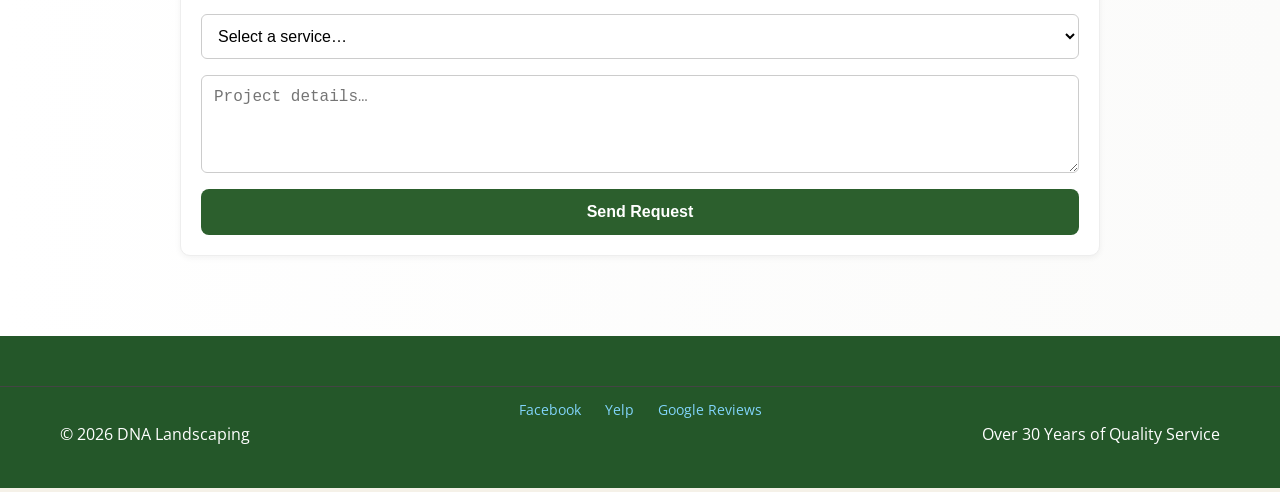
==== commit 14b46f98: "style: updated facebook link to DNAlandscapingco" ====
--- a/index.html
+++ b/index.html
@@ -117,7 +117,9 @@
 <body>
   <a class="skip-link" href="#main-content">Skip to main content</a>
   <div style="background:#245729; padding:8px 0; text-align:center; border-bottom:1px solid #4a8c3e;"> 
-    <a href="https://www.facebook.com/profile.php?id=61560443210050" target="_blank" style="color:white; text-decoration:none; margin:0 15px; font-weight:600; font-family:Montserrat, sans-serif; font-size:12px; letter-spacing:1px;">FACEBOOK</a> 
+  </div>
+  <div style="background:#245729; padding:8px 0; text-align:center; border-bottom:1px solid #4a8c3e;"> 
+    <a href="https://www.facebook.com/DNAlandscapingco" target="_blank" style="color:white; text-decoration:none; margin:0 15px; font-weight:600; font-family:Montserrat, sans-serif; font-size:12px; letter-spacing:1px;">FACEBOOK</a> 
     <a href="https://www.yelp.com/biz/dna-landscaping-westborough" target="_blank" style="color:white; text-decoration:none; margin:0 15px; font-weight:600; font-family:Montserrat, sans-serif; font-size:12px; letter-spacing:1px;">YELP</a> 
     <a href="https://www.google.com/search?q=DNA+Landscaping+Westborough" target="_blank" style="color:white; text-decoration:none; margin:0 15px; font-weight:600; font-family:Montserrat, sans-serif; font-size:12px; letter-spacing:1px;">GOOGLE REVIEWS</a> 
   </div>
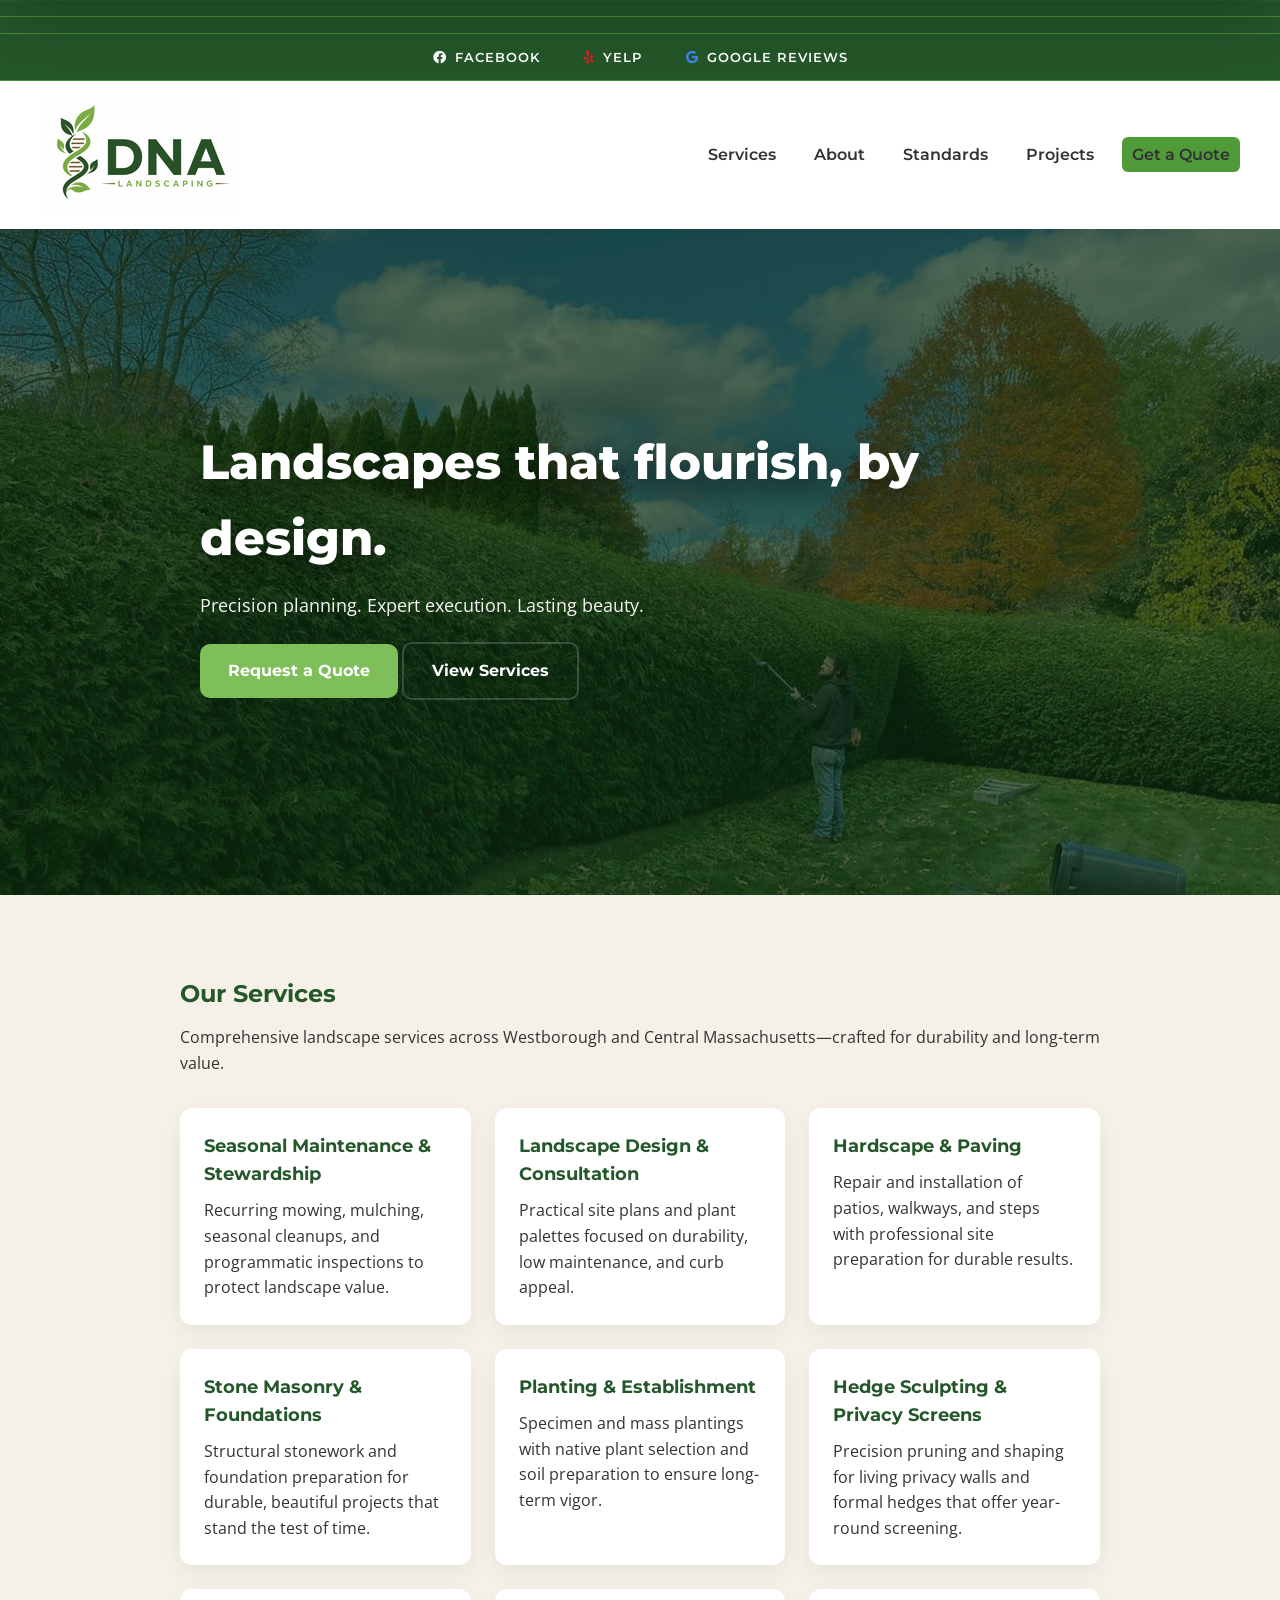
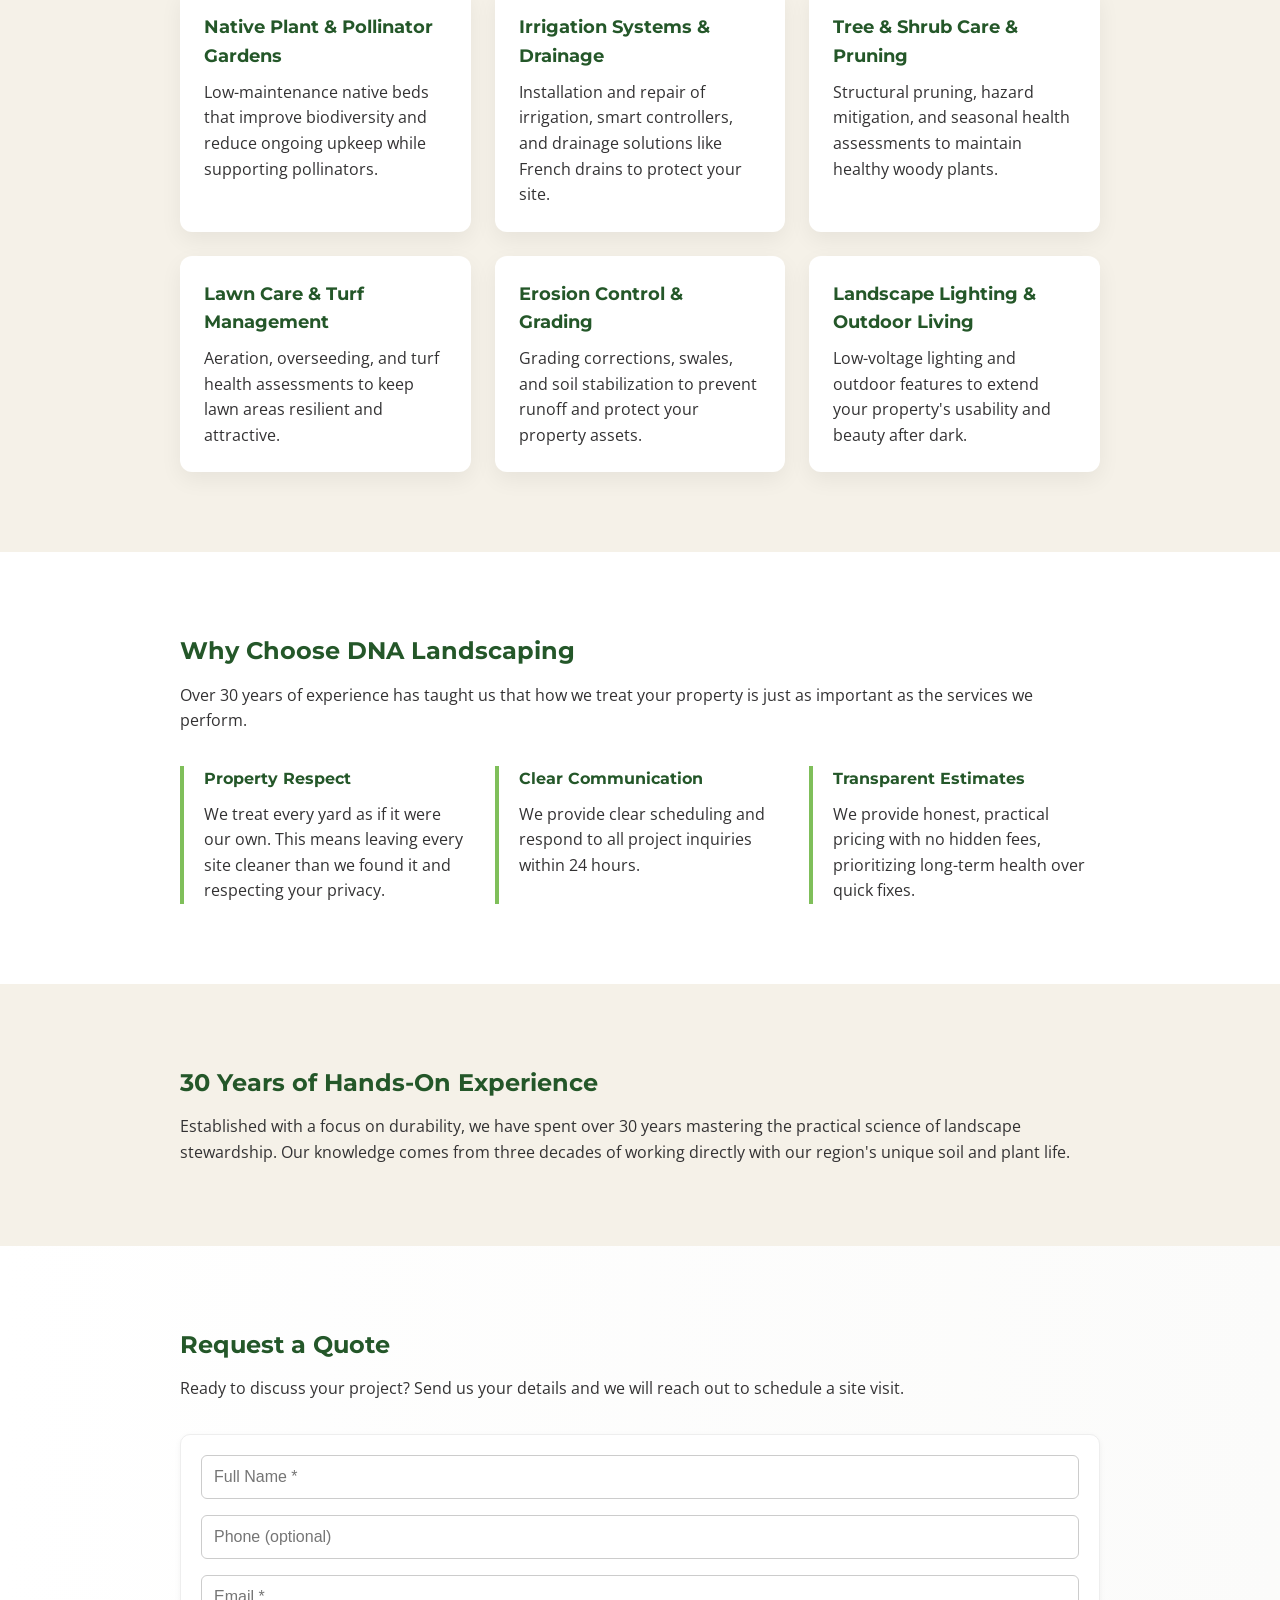
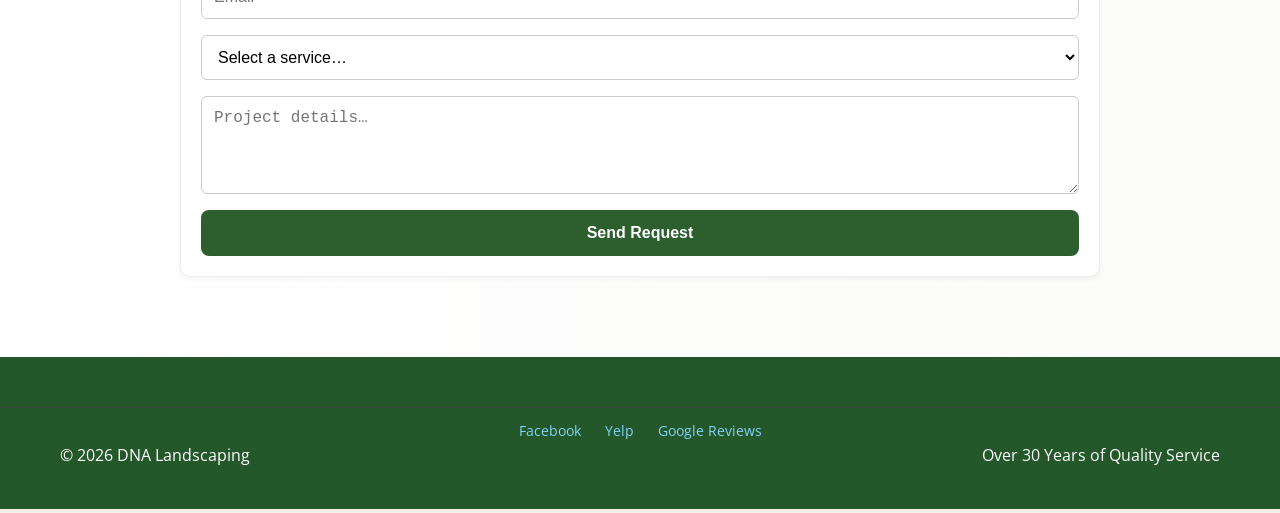
==== commit 4017310e: "design: added FontAwesome icons to top navigation bar" ====
--- a/index.html
+++ b/index.html
@@ -1,6 +1,7 @@
 <!doctype html>
 <html lang="en" class="no-js">
 <head>
+<link rel="stylesheet" href="https://cdnjs.cloudflare.com/ajax/libs/font-awesome/6.0.0/css/all.min.css">
   <meta charset="utf-8" />
   <meta name="viewport" content="width=device-width, initial-scale=1" />
   <script>document.documentElement.className = document.documentElement.className.replace('no-js','js');</script>
@@ -119,9 +120,17 @@
   <div style="background:#245729; padding:8px 0; text-align:center; border-bottom:1px solid #4a8c3e;"> 
   </div>
   <div style="background:#245729; padding:8px 0; text-align:center; border-bottom:1px solid #4a8c3e;"> 
-    <a href="https://www.facebook.com/DNAlandscapingco" target="_blank" style="color:white; text-decoration:none; margin:0 15px; font-weight:600; font-family:Montserrat, sans-serif; font-size:12px; letter-spacing:1px;">FACEBOOK</a> 
-    <a href="https://www.yelp.com/biz/dna-landscaping-westborough" target="_blank" style="color:white; text-decoration:none; margin:0 15px; font-weight:600; font-family:Montserrat, sans-serif; font-size:12px; letter-spacing:1px;">YELP</a> 
-    <a href="https://www.google.com/search?q=DNA+Landscaping+Westborough" target="_blank" style="color:white; text-decoration:none; margin:0 15px; font-weight:600; font-family:Montserrat, sans-serif; font-size:12px; letter-spacing:1px;">GOOGLE REVIEWS</a> 
+  </div>
+  <div class="dna-social-bar" style="background:#245729; padding:10px 0; text-align:center; border-bottom:1px solid #4a8c3e;"> 
+    <a href="https://www.facebook.com/DNAlandscapingco" target="_blank" style="color:white; text-decoration:none; margin:0 20px; font-family:Montserrat, sans-serif; font-size:13px; font-weight:600; letter-spacing:1px; display:inline-flex; align-items:center; gap:8px;"> 
+      <i class="fab fa-facebook"></i> FACEBOOK 
+    </a> 
+    <a href="https://www.yelp.com/biz/dna-landscaping-westborough" target="_blank" style="color:white; text-decoration:none; margin:0 20px; font-family:Montserrat, sans-serif; font-size:13px; font-weight:600; letter-spacing:1px; display:inline-flex; align-items:center; gap:8px;"> 
+      <i class="fab fa-yelp" style="color:#d32323;"></i> YELP 
+    </a> 
+    <a href="https://g.page/r/Cfc1ltPDd40gEBM/review" target="_blank" style="color:white; text-decoration:none; margin:0 20px; font-family:Montserrat, sans-serif; font-size:13px; font-weight:600; letter-spacing:1px; display:inline-flex; align-items:center; gap:8px;"> 
+      <i class="fab fa-google" style="color:#4285F4;"></i> GOOGLE REVIEWS 
+    </a> 
   </div>
   <header class="site-header" id="site-header">
     <div class="container header-row">
@@ -329,7 +338,7 @@
     <div style="text-align:center; padding-top:10px; border-top:1px solid #444; margin-top:10px;"> 
         <a href="https://www.facebook.com/profile.php?id=61560443210050" target="_blank" style="color:#81D4FA; text-decoration:none; margin: 0 10px; font-size: 14px;">Facebook</a> 
         <a href="https://www.yelp.com/biz/dna-landscaping-westborough" target="_blank" style="color:#81D4FA; text-decoration:none; margin: 0 10px; font-size: 14px;">Yelp</a> 
-        <a href="https://www.google.com/search?q=DNA+Landscaping+Westborough" target="_blank" style="color:#81D4FA; text-decoration:none; margin: 0 10px; font-size: 14px;">Google Reviews</a> 
+        <a href="https://g.page/r/Cfc1ltPDd40gEBM/review" target="_blank" style="color:#81D4FA; text-decoration:none; margin: 0 10px; font-size: 14px;">Google Reviews</a> 
     </div>
     <div class="container footer-row">
       <div class="footer-left">© <span id="year"></span> DNA Landscaping</div>
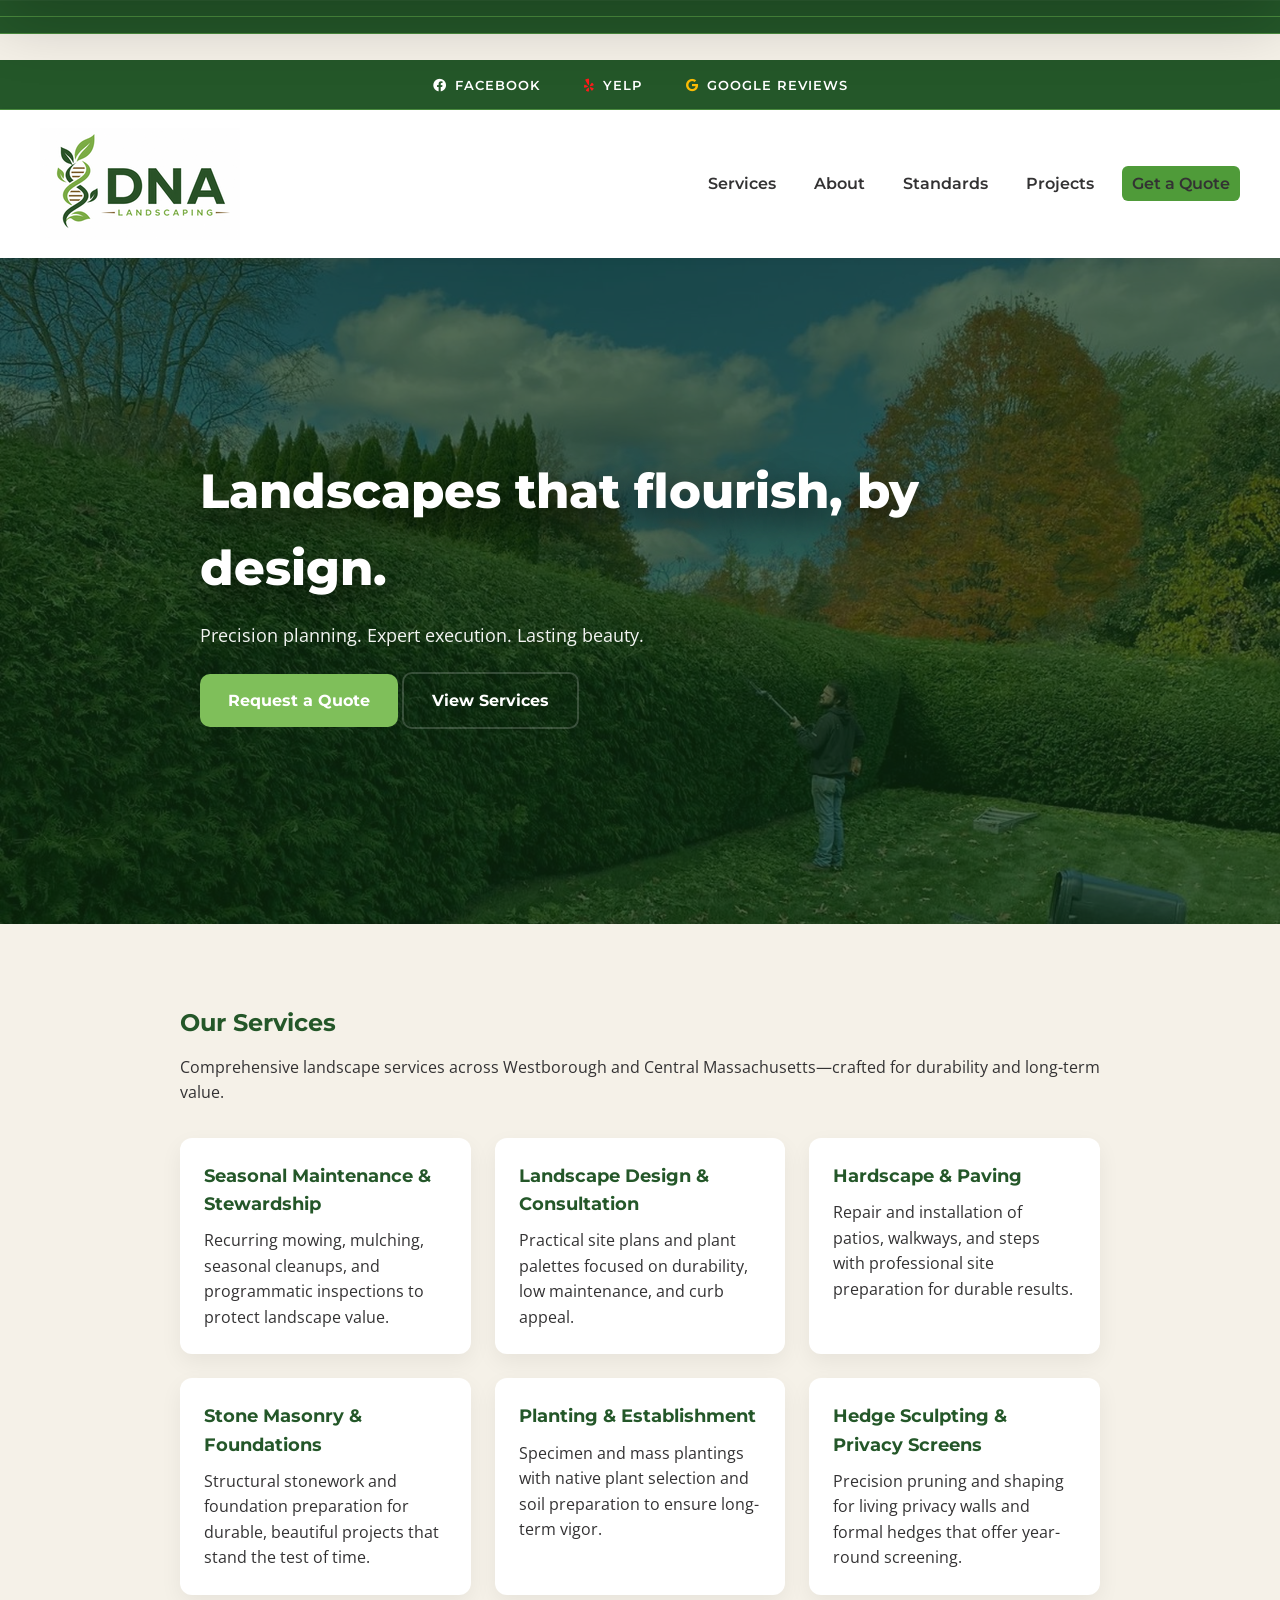
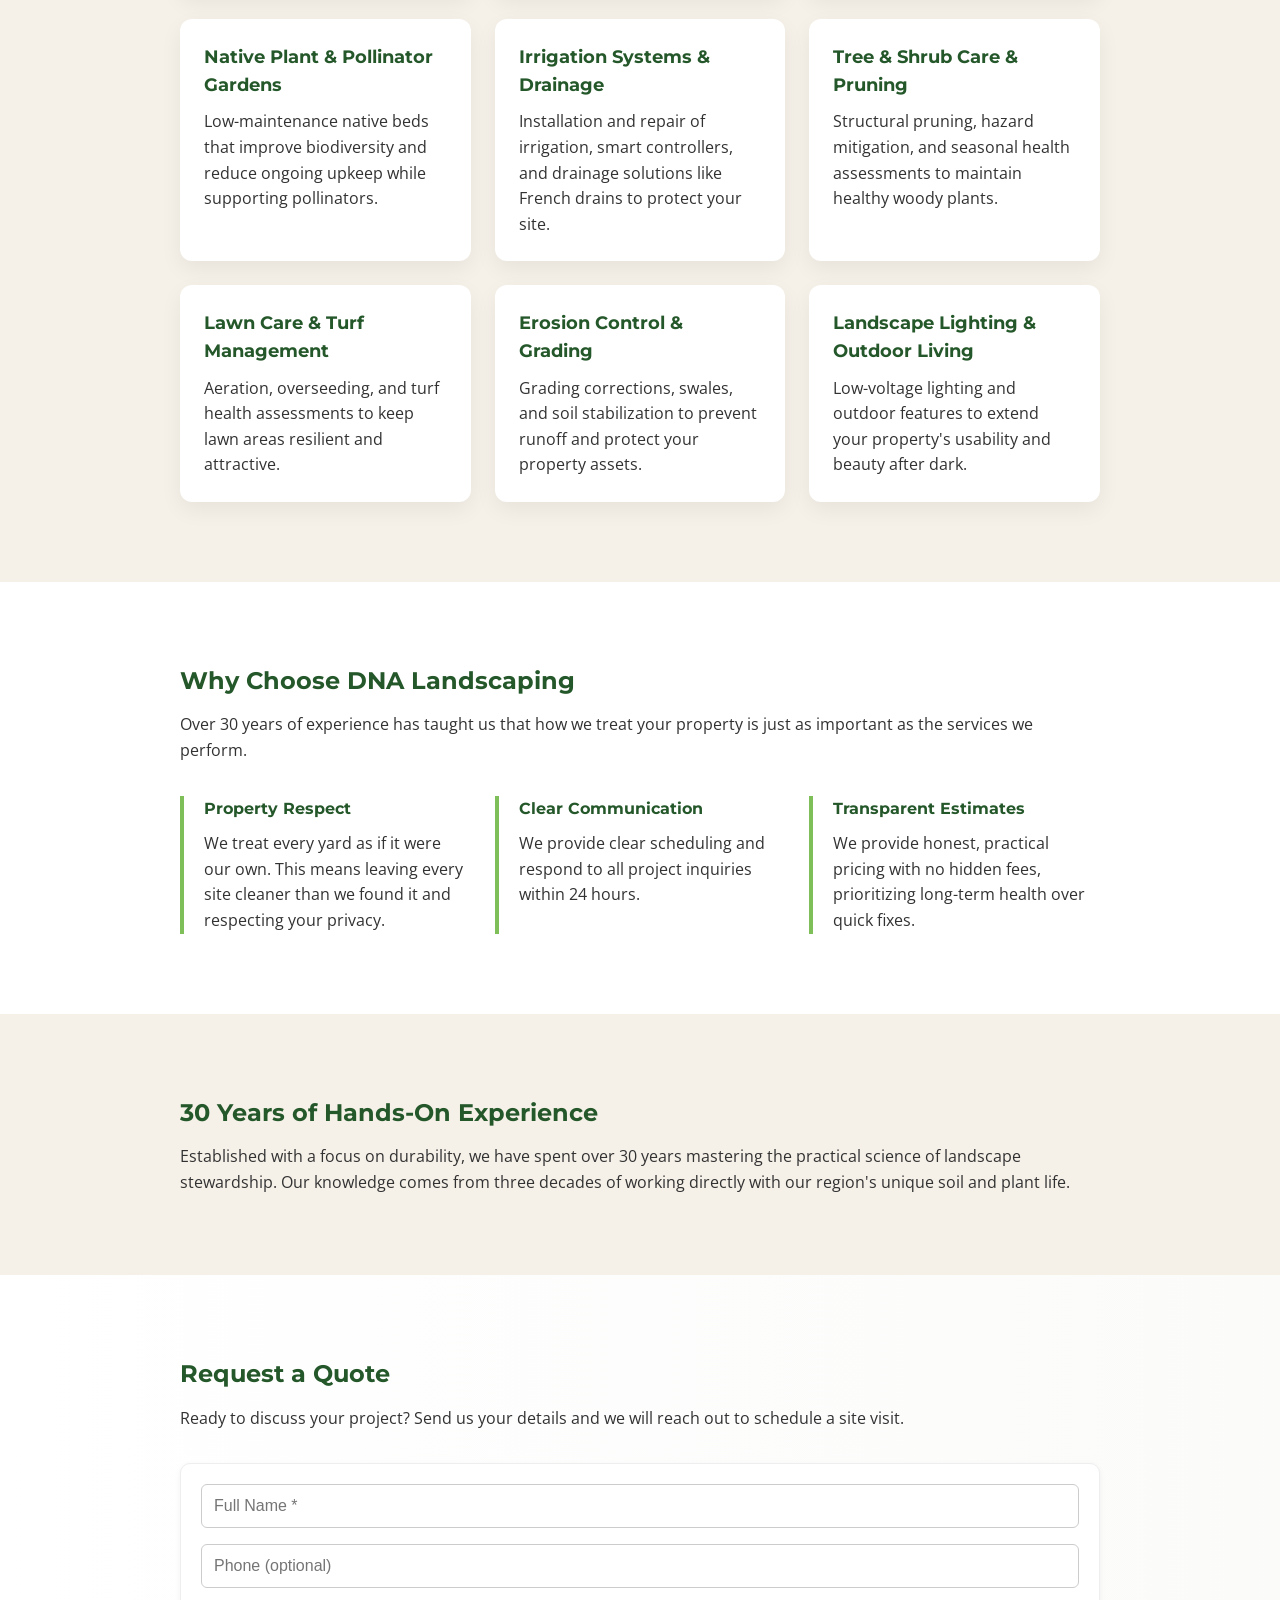
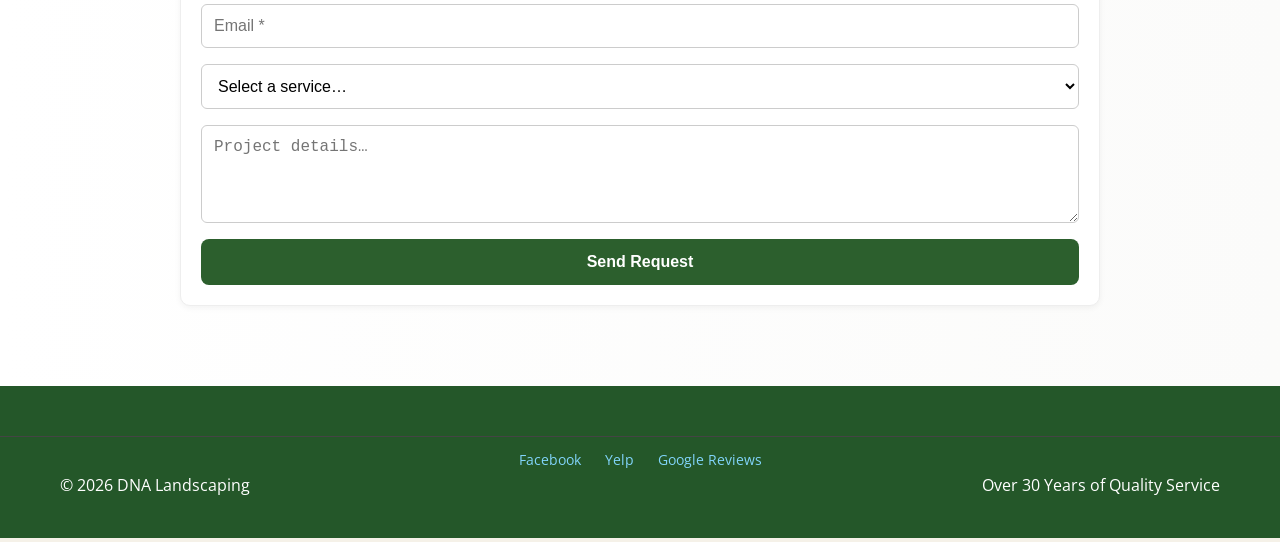
==== commit 46b5b0e3: "fix: cleanup duplicate header lines and reset social bar styling" ====
--- a/index.html
+++ b/index.html
@@ -121,15 +121,22 @@
   </div>
   <div style="background:#245729; padding:8px 0; text-align:center; border-bottom:1px solid #4a8c3e;"> 
   </div>
-  <div class="dna-social-bar" style="background:#245729; padding:10px 0; text-align:center; border-bottom:1px solid #4a8c3e;"> 
+    <a href="https://www.facebook.com/DNAlandscapingco" target="_blank" style="color:white; text-decoration:none; margin:0 20px; font-family:Montserrat, sans-serif; font-size:13px; font-weight:600; letter-spacing:1px; display:inline-flex; align-items:center; gap:8px;"> 
+    </a> 
+    <a href="https://www.yelp.com/biz/dna-landscaping-westborough" target="_blank" style="color:white; text-decoration:none; margin:0 20px; font-family:Montserrat, sans-serif; font-size:13px; font-weight:600; letter-spacing:1px; display:inline-flex; align-items:center; gap:8px;"> 
+    </a> 
+    <a href="https://g.page/r/Cfc1ltPDd40gEBM/review" target="_blank" style="color:white; text-decoration:none; margin:0 20px; font-family:Montserrat, sans-serif; font-size:13px; font-weight:600; letter-spacing:1px; display:inline-flex; align-items:center; gap:8px;"> 
+    </a> 
+  </div>
+  <div class="dna-social-bar" style="background:#245729; padding:12px 0; text-align:center; border-bottom:1px solid #4a8c3e; width:100%;"> 
     <a href="https://www.facebook.com/DNAlandscapingco" target="_blank" style="color:white; text-decoration:none; margin:0 20px; font-family:Montserrat, sans-serif; font-size:13px; font-weight:600; letter-spacing:1px; display:inline-flex; align-items:center; gap:8px;"> 
       <i class="fab fa-facebook"></i> FACEBOOK 
     </a> 
     <a href="https://www.yelp.com/biz/dna-landscaping-westborough" target="_blank" style="color:white; text-decoration:none; margin:0 20px; font-family:Montserrat, sans-serif; font-size:13px; font-weight:600; letter-spacing:1px; display:inline-flex; align-items:center; gap:8px;"> 
-      <i class="fab fa-yelp" style="color:#d32323;"></i> YELP 
+      <i class="fab fa-yelp" style="color:#FF1A1A;"></i> YELP 
     </a> 
     <a href="https://g.page/r/Cfc1ltPDd40gEBM/review" target="_blank" style="color:white; text-decoration:none; margin:0 20px; font-family:Montserrat, sans-serif; font-size:13px; font-weight:600; letter-spacing:1px; display:inline-flex; align-items:center; gap:8px;"> 
-      <i class="fab fa-google" style="color:#4285F4;"></i> GOOGLE REVIEWS 
+      <i class="fab fa-google" style="color:#FBBC05;"></i> GOOGLE REVIEWS 
     </a> 
   </div>
   <header class="site-header" id="site-header">
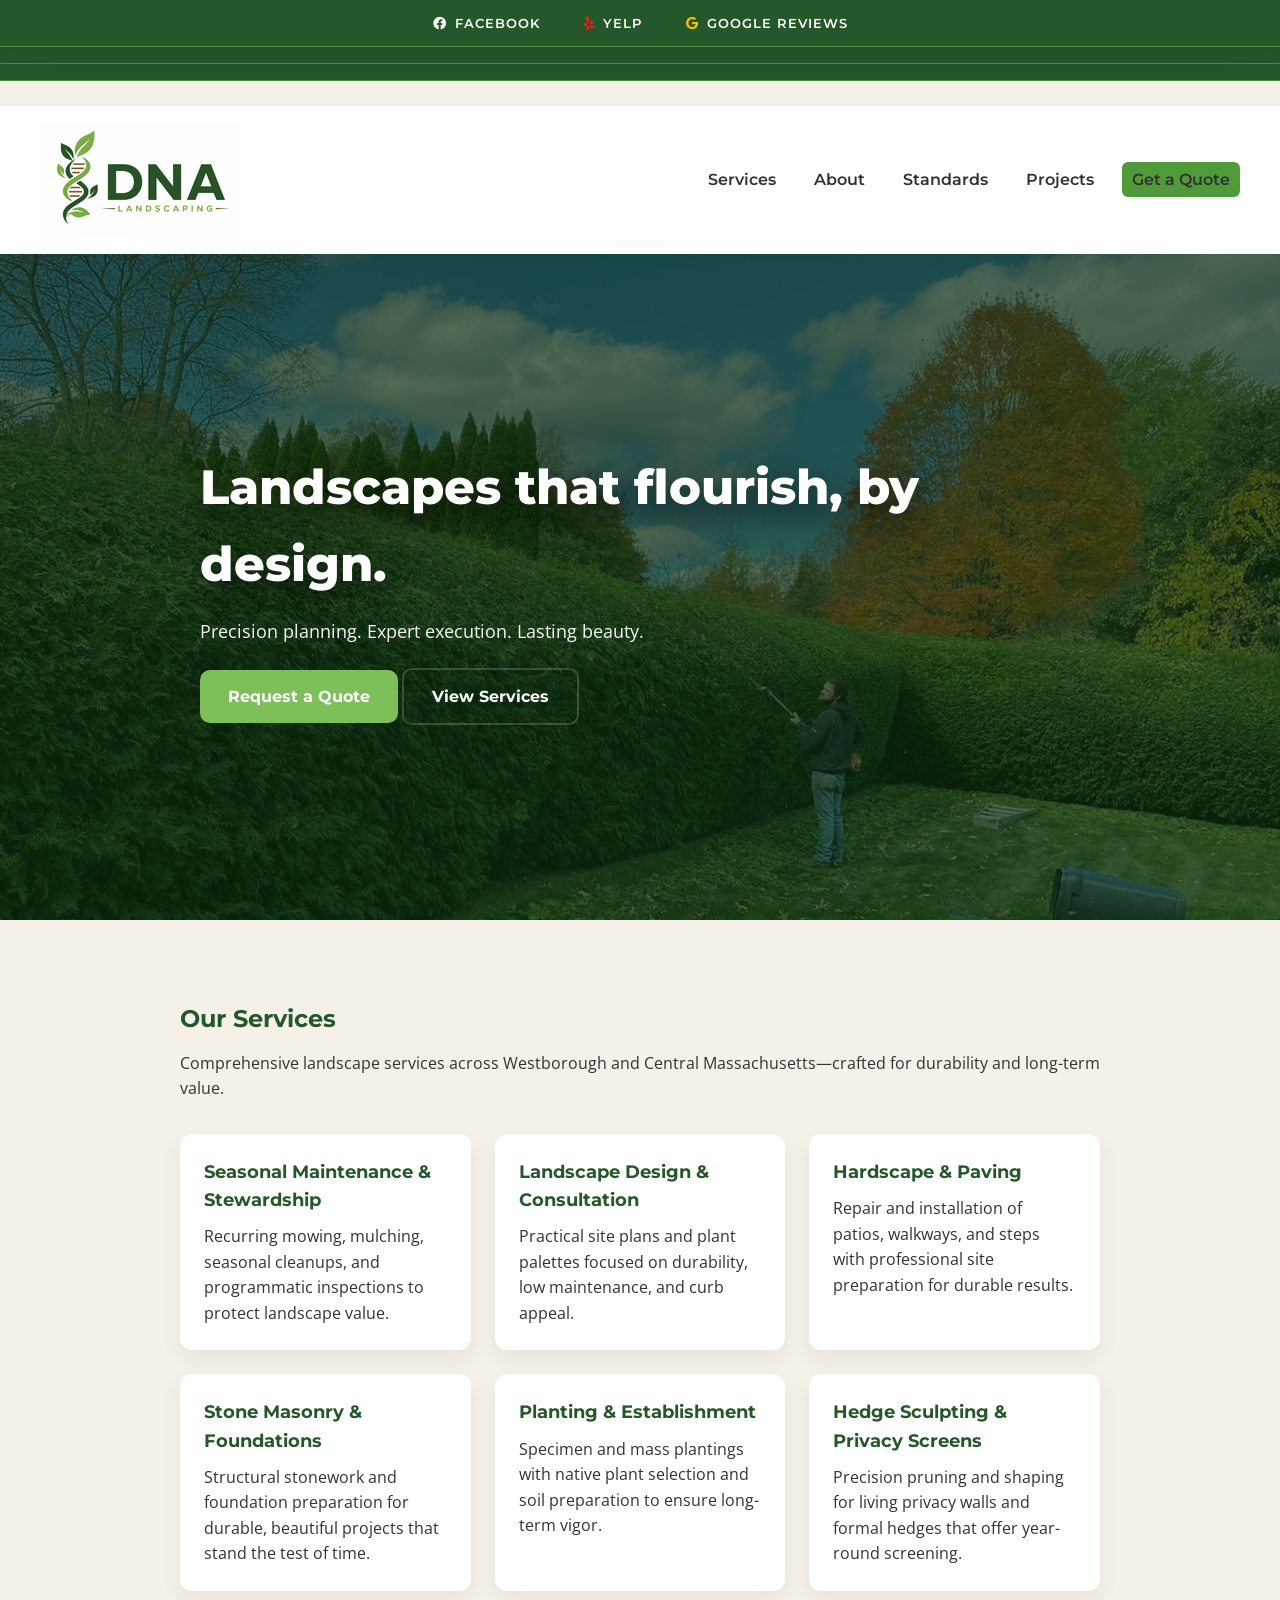
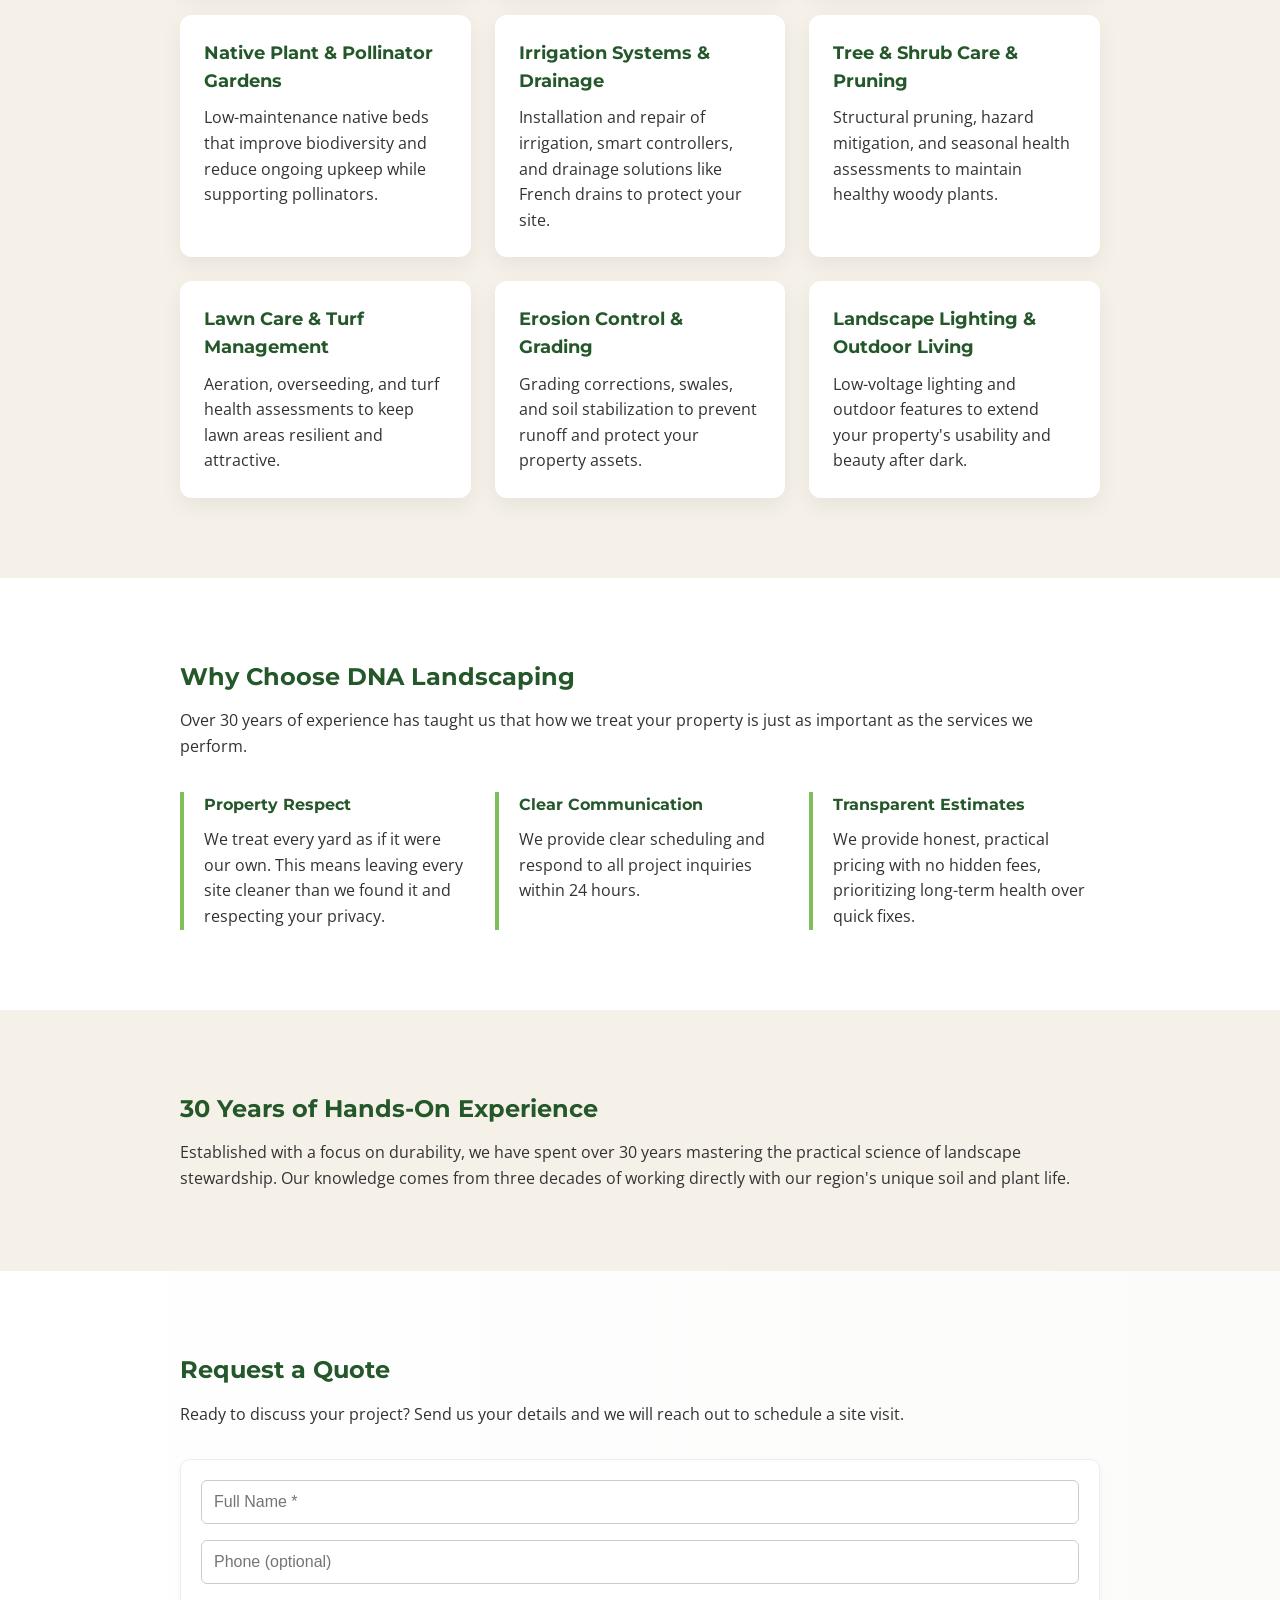
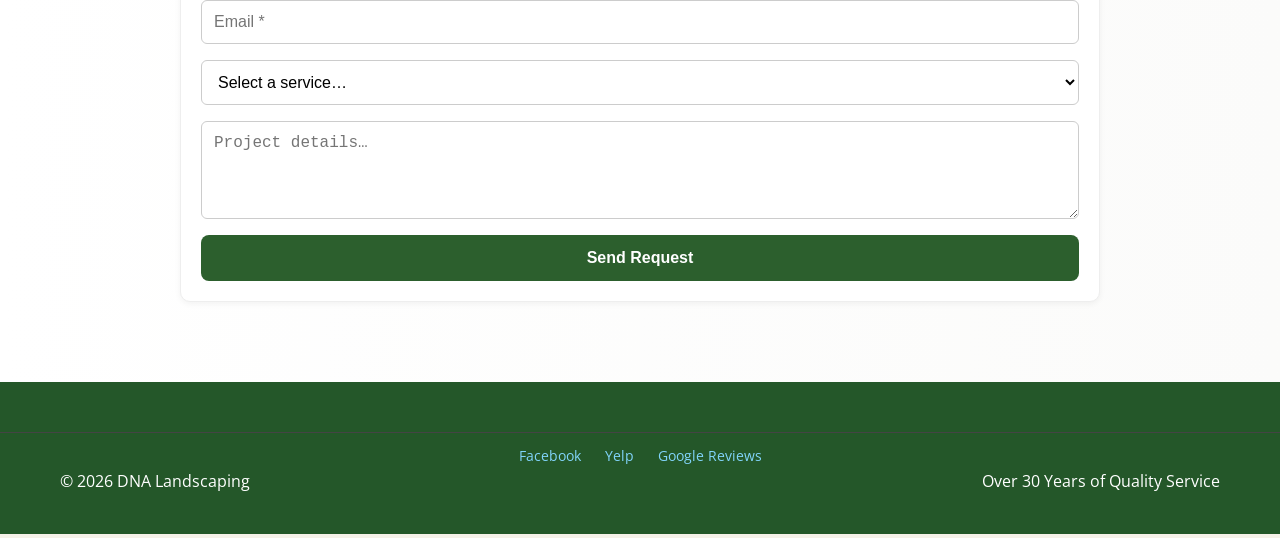
==== commit 7b71fc79: "fix: removed white header space and moved social bar to top" ====
--- a/index.html
+++ b/index.html
@@ -116,6 +116,17 @@
   </script>
 </head>
 <body>
+  <div class="dna-social-bar" style="background:#245729; padding:10px 0; text-align:center; border-bottom:1px solid #4a8c3e; width:100% !important; margin-top:0 !important; position:relative; z-index:9999;"> 
+    <a href="https://www.facebook.com/DNAlandscapingco" target="_blank" style="color:white; text-decoration:none; margin:0 20px; font-family:Montserrat, sans-serif; font-size:13px; font-weight:600; letter-spacing:1px; display:inline-flex; align-items:center; gap:8px;"> 
+      <i class="fab fa-facebook"></i> FACEBOOK 
+    </a> 
+    <a href="https://www.yelp.com/biz/dna-landscaping-westborough" target="_blank" style="color:white; text-decoration:none; margin:0 20px; font-family:Montserrat, sans-serif; font-size:13px; font-weight:600; letter-spacing:1px; display:inline-flex; align-items:center; gap:8px;"> 
+      <i class="fab fa-yelp" style="color:#FF1A1A;"></i> YELP 
+    </a> 
+    <a href="https://g.page/r/Cfc1ltPDd40gEBM/review" target="_blank" style="color:white; text-decoration:none; margin:0 20px; font-family:Montserrat, sans-serif; font-size:13px; font-weight:600; letter-spacing:1px; display:inline-flex; align-items:center; gap:8px;"> 
+      <i class="fab fa-google" style="color:#FBBC05;"></i> GOOGLE REVIEWS 
+    </a> 
+  </div>
   <a class="skip-link" href="#main-content">Skip to main content</a>
   <div style="background:#245729; padding:8px 0; text-align:center; border-bottom:1px solid #4a8c3e;"> 
   </div>
@@ -128,15 +139,11 @@
     <a href="https://g.page/r/Cfc1ltPDd40gEBM/review" target="_blank" style="color:white; text-decoration:none; margin:0 20px; font-family:Montserrat, sans-serif; font-size:13px; font-weight:600; letter-spacing:1px; display:inline-flex; align-items:center; gap:8px;"> 
     </a> 
   </div>
-  <div class="dna-social-bar" style="background:#245729; padding:12px 0; text-align:center; border-bottom:1px solid #4a8c3e; width:100%;"> 
     <a href="https://www.facebook.com/DNAlandscapingco" target="_blank" style="color:white; text-decoration:none; margin:0 20px; font-family:Montserrat, sans-serif; font-size:13px; font-weight:600; letter-spacing:1px; display:inline-flex; align-items:center; gap:8px;"> 
-      <i class="fab fa-facebook"></i> FACEBOOK 
     </a> 
     <a href="https://www.yelp.com/biz/dna-landscaping-westborough" target="_blank" style="color:white; text-decoration:none; margin:0 20px; font-family:Montserrat, sans-serif; font-size:13px; font-weight:600; letter-spacing:1px; display:inline-flex; align-items:center; gap:8px;"> 
-      <i class="fab fa-yelp" style="color:#FF1A1A;"></i> YELP 
     </a> 
     <a href="https://g.page/r/Cfc1ltPDd40gEBM/review" target="_blank" style="color:white; text-decoration:none; margin:0 20px; font-family:Montserrat, sans-serif; font-size:13px; font-weight:600; letter-spacing:1px; display:inline-flex; align-items:center; gap:8px;"> 
-      <i class="fab fa-google" style="color:#FBBC05;"></i> GOOGLE REVIEWS 
     </a> 
   </div>
   <header class="site-header" id="site-header">
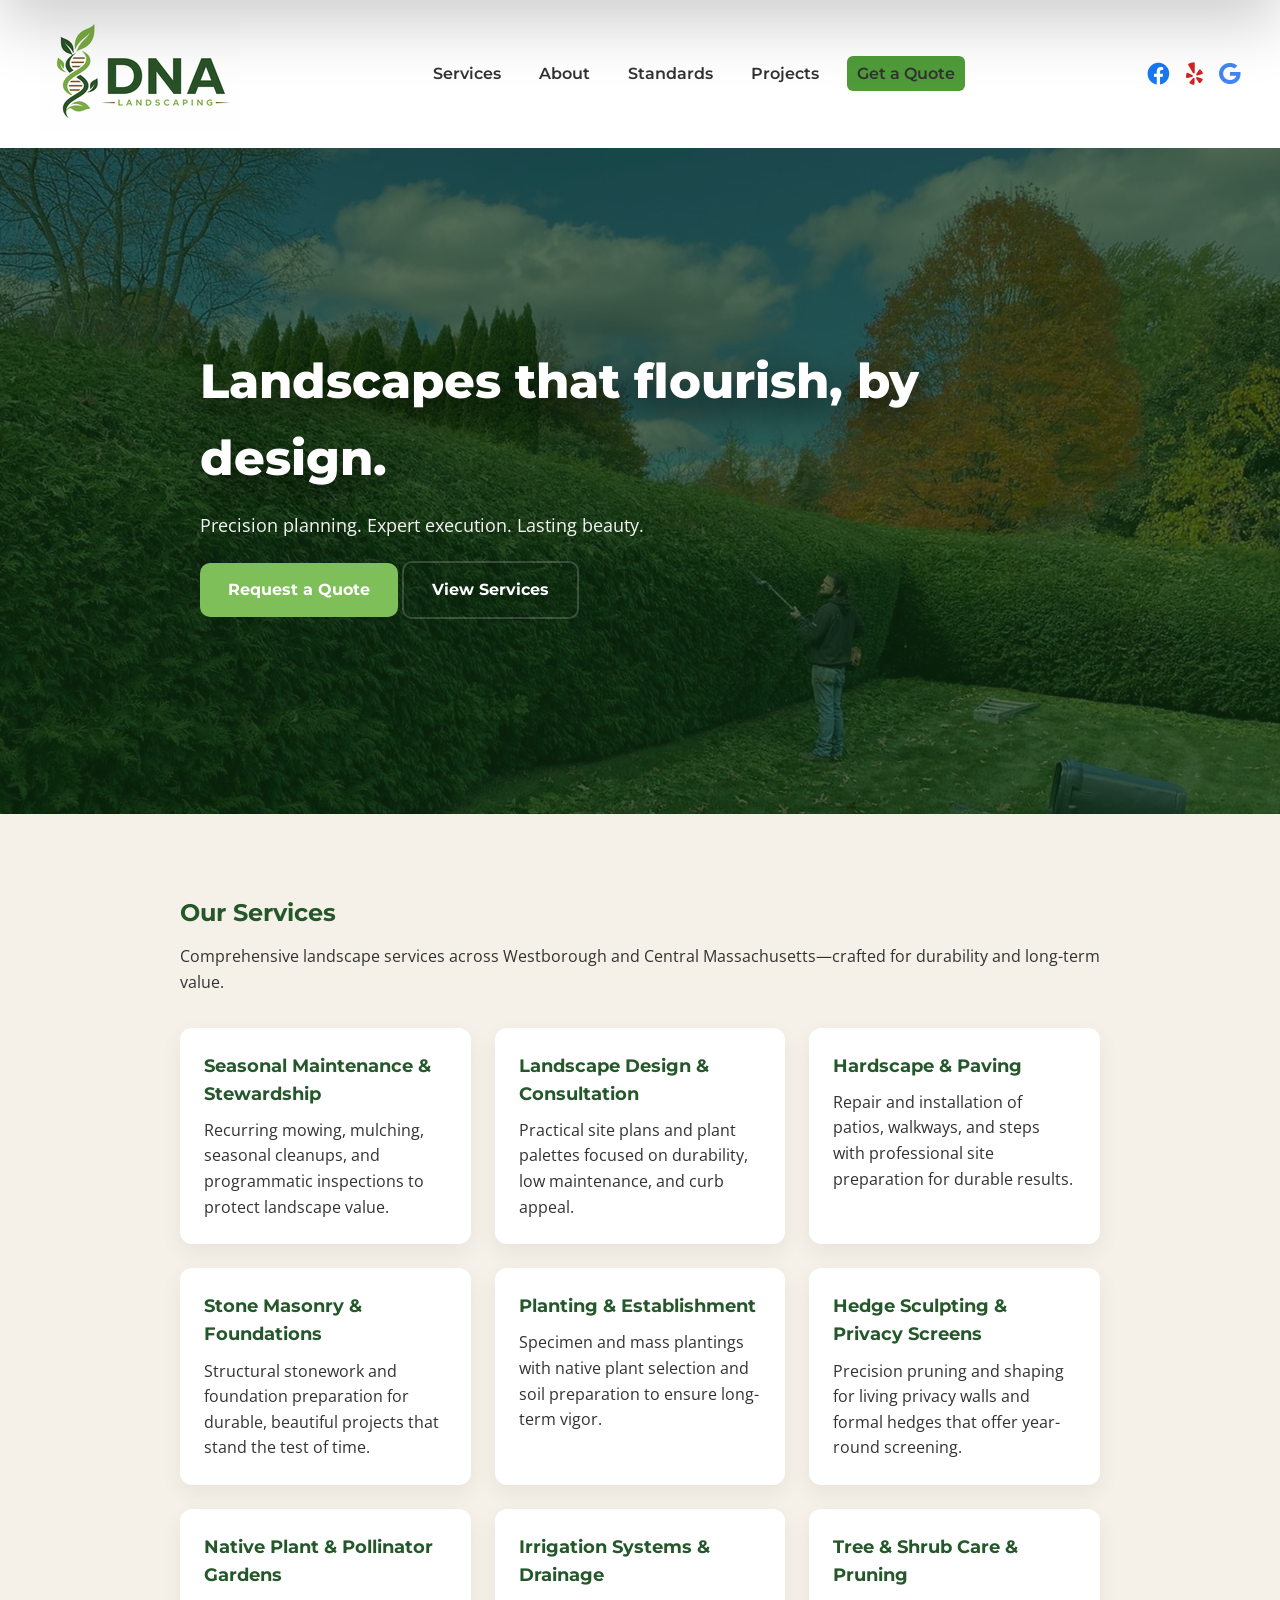
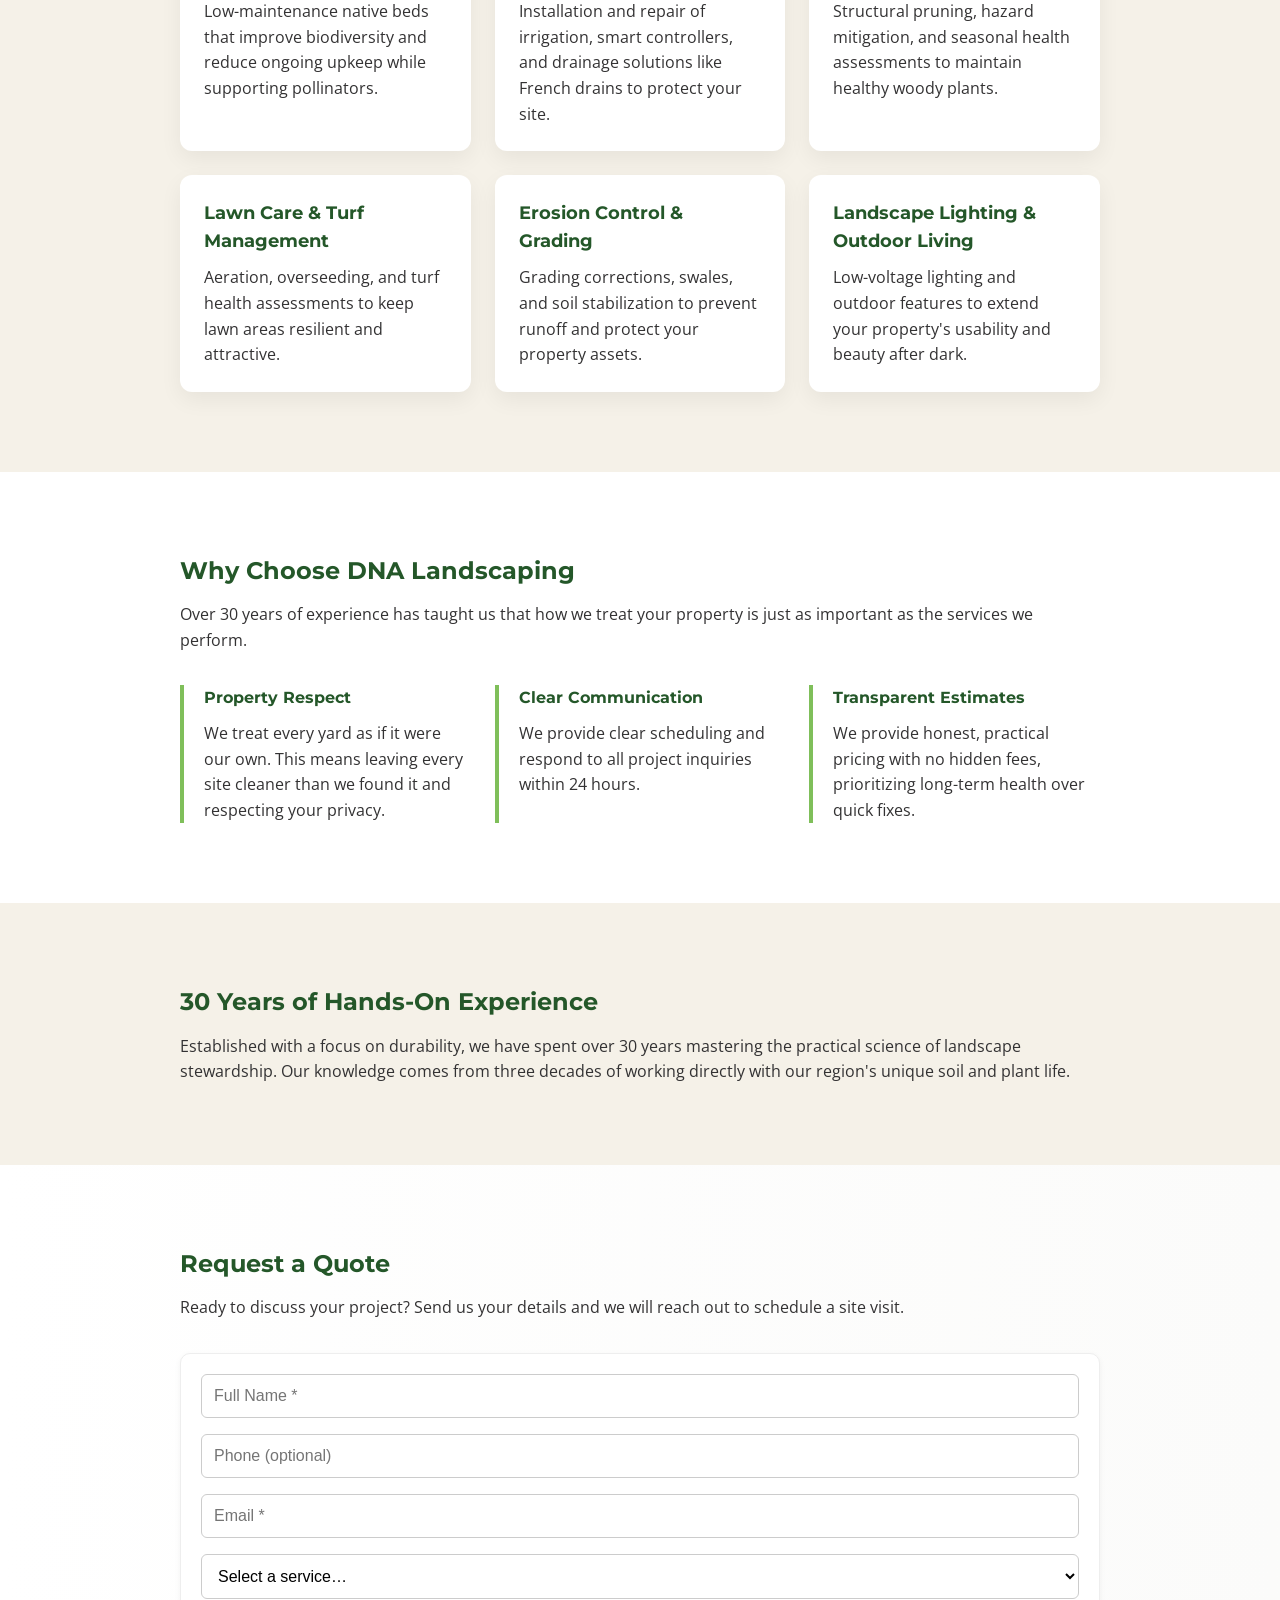
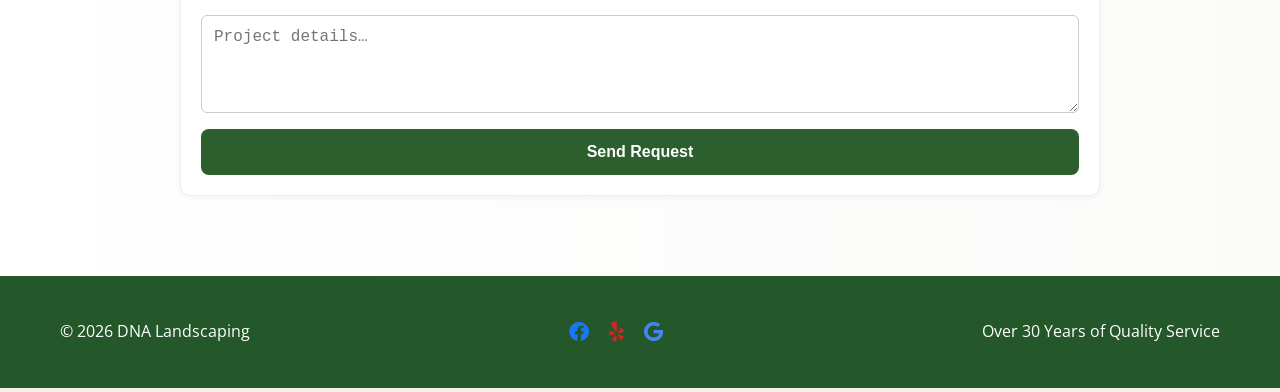
==== commit 9b0d5270: "feat: integrate social icons into header and footer, remove separate social bar" ====
--- a/index.html
+++ b/index.html
@@ -1,12 +1,9 @@
 <!doctype html>
 <html lang="en" class="no-js">
 <head>
-<link rel="stylesheet" href="https://cdnjs.cloudflare.com/ajax/libs/font-awesome/6.0.0/css/all.min.css">
   <meta charset="utf-8" />
   <meta name="viewport" content="width=device-width, initial-scale=1" />
   <script>document.documentElement.className = document.documentElement.className.replace('no-js','js');</script>
-
-  <!-- Primary SEO -->
   <title>Landscape Design, Hardscaping & Patios Westborough MA | DNA Landscaping</title>
   <meta name="description" content="DNA Landscaping provides premium landscape design, patio installation, hardscaping, and drainage solutions in Westborough & Central MA. 30+ years of expert service. Request a free quote.">
   <meta name="keywords" content="Landscaping Westborough MA, Stone Masonry Central MA, Hedge Sculpting Massachusetts, Privacy Hedges, Landscape Foundations, Hardscaping Westborough, DNA Landscaping">
@@ -14,8 +11,6 @@
   <meta name="robots" content="index, follow, max-image-preview:large, max-snippet:-1, max-video-preview:-1">
   <meta name="theme-color" content="#245729">
   <link rel="canonical" href="https://www.dnalandscapingco.com/">
-
-  <!-- Open Graph -->
   <meta property="og:type" content="website">
   <meta property="og:site_name" content="DNA Landscaping">
   <meta property="og:locale" content="en_US">
@@ -26,30 +21,31 @@
   <meta property="og:image:width" content="1200">
   <meta property="og:image:height" content="630">
   <meta property="og:image:alt" content="DNA Landscaping — professionally sculpted privacy hedges in Central Massachusetts">
-
-  <!-- Twitter Card -->
   <meta name="twitter:card" content="summary_large_image">
   <meta name="twitter:title" content="Landscaping &amp; Stone Masonry in Westborough, MA | DNA Landscaping">
   <meta name="twitter:description" content="30+ years of expert masonry, hardscaping, and privacy hedge sculpting across Central Massachusetts.">
   <meta name="twitter:image" content="https://www.dnalandscapingco.com/assets/images/og-cover.jpg">
   <meta name="twitter:image:alt" content="DNA Landscaping — professionally sculpted privacy hedges in Central Massachusetts">
-
-  <!-- Icons & Manifest -->
   <link rel="icon" type="image/png" href="/favicons/favicon-96x96.png" sizes="96x96">
   <link rel="icon" type="image/svg+xml" href="/favicons/favicon.svg">
   <link rel="shortcut icon" href="/favicons/favicon.ico">
   <link rel="apple-touch-icon" sizes="180x180" href="/favicons/apple-touch-icon.png">
   <link rel="manifest" href="/favicons/site.webmanifest">
-
-  <!-- Performance: preconnect to font origins, preload hero LCP image -->
   <link rel="preconnect" href="https://fonts.googleapis.com">
   <link rel="preconnect" href="https://fonts.gstatic.com" crossorigin>
   <link rel="preload" as="image" href="dna_landscaping_brand_assets/web_optimized/hero_1600.webp" type="image/webp">
   <link href="https://fonts.googleapis.com/css2?family=Montserrat:wght@600;700;800&family=Open+Sans:wght@400;600&display=swap" rel="stylesheet">
-
+  <link rel="stylesheet" href="https://cdnjs.cloudflare.com/ajax/libs/font-awesome/6.0.0/css/all.min.css">
   <link rel="stylesheet" href="brand_styles.css" />
-
-  <!-- Structured Data: Local Business -->
+  <style>
+    .social-icons { display:flex; align-items:center; gap:16px; }
+    .social-icons a { color:var(--char); font-size:18px; transition:color 220ms; text-decoration:none; }
+    .social-icons a:hover { color:var(--leaf-strong); }
+    .social-icons a .fa-facebook { color:#1877F2; }
+    .social-icons a .fa-yelp { color:#d32323; }
+    .social-icons a .fa-google { color:#4285F4; }
+    @media(max-width:640px){ .social-icons { display:none; } }
+  </style>
   <script type="application/ld+json">
   {
     "@context": "https://schema.org",
@@ -88,23 +84,11 @@
       ]
     },
     "openingHoursSpecification": [
-      {
-        "@type": "OpeningHoursSpecification",
-        "dayOfWeek": ["Monday", "Tuesday", "Wednesday", "Thursday", "Friday"],
-        "opens": "07:00",
-        "closes": "17:00"
-      },
-      {
-        "@type": "OpeningHoursSpecification",
-        "dayOfWeek": "Saturday",
-        "opens": "08:00",
-        "closes": "14:00"
-      }
+      { "@type": "OpeningHoursSpecification", "dayOfWeek": ["Monday","Tuesday","Wednesday","Thursday","Friday"], "opens": "07:00", "closes": "17:00" },
+      { "@type": "OpeningHoursSpecification", "dayOfWeek": "Saturday", "opens": "08:00", "closes": "14:00" }
     ]
   }
   </script>
-
-  <!-- Structured Data: WebSite -->
   <script type="application/ld+json">
   {
     "@context": "https://schema.org",
@@ -116,42 +100,12 @@
   </script>
 </head>
 <body>
-  <div class="dna-social-bar" style="background:#245729; padding:10px 0; text-align:center; border-bottom:1px solid #4a8c3e; width:100% !important; margin-top:0 !important; position:relative; z-index:9999;"> 
-    <a href="https://www.facebook.com/DNAlandscapingco" target="_blank" style="color:white; text-decoration:none; margin:0 20px; font-family:Montserrat, sans-serif; font-size:13px; font-weight:600; letter-spacing:1px; display:inline-flex; align-items:center; gap:8px;"> 
-      <i class="fab fa-facebook"></i> FACEBOOK 
-    </a> 
-    <a href="https://www.yelp.com/biz/dna-landscaping-westborough" target="_blank" style="color:white; text-decoration:none; margin:0 20px; font-family:Montserrat, sans-serif; font-size:13px; font-weight:600; letter-spacing:1px; display:inline-flex; align-items:center; gap:8px;"> 
-      <i class="fab fa-yelp" style="color:#FF1A1A;"></i> YELP 
-    </a> 
-    <a href="https://g.page/r/Cfc1ltPDd40gEBM/review" target="_blank" style="color:white; text-decoration:none; margin:0 20px; font-family:Montserrat, sans-serif; font-size:13px; font-weight:600; letter-spacing:1px; display:inline-flex; align-items:center; gap:8px;"> 
-      <i class="fab fa-google" style="color:#FBBC05;"></i> GOOGLE REVIEWS 
-    </a> 
-  </div>
   <a class="skip-link" href="#main-content">Skip to main content</a>
-  <div style="background:#245729; padding:8px 0; text-align:center; border-bottom:1px solid #4a8c3e;"> 
-  </div>
-  <div style="background:#245729; padding:8px 0; text-align:center; border-bottom:1px solid #4a8c3e;"> 
-  </div>
-    <a href="https://www.facebook.com/DNAlandscapingco" target="_blank" style="color:white; text-decoration:none; margin:0 20px; font-family:Montserrat, sans-serif; font-size:13px; font-weight:600; letter-spacing:1px; display:inline-flex; align-items:center; gap:8px;"> 
-    </a> 
-    <a href="https://www.yelp.com/biz/dna-landscaping-westborough" target="_blank" style="color:white; text-decoration:none; margin:0 20px; font-family:Montserrat, sans-serif; font-size:13px; font-weight:600; letter-spacing:1px; display:inline-flex; align-items:center; gap:8px;"> 
-    </a> 
-    <a href="https://g.page/r/Cfc1ltPDd40gEBM/review" target="_blank" style="color:white; text-decoration:none; margin:0 20px; font-family:Montserrat, sans-serif; font-size:13px; font-weight:600; letter-spacing:1px; display:inline-flex; align-items:center; gap:8px;"> 
-    </a> 
-  </div>
-    <a href="https://www.facebook.com/DNAlandscapingco" target="_blank" style="color:white; text-decoration:none; margin:0 20px; font-family:Montserrat, sans-serif; font-size:13px; font-weight:600; letter-spacing:1px; display:inline-flex; align-items:center; gap:8px;"> 
-    </a> 
-    <a href="https://www.yelp.com/biz/dna-landscaping-westborough" target="_blank" style="color:white; text-decoration:none; margin:0 20px; font-family:Montserrat, sans-serif; font-size:13px; font-weight:600; letter-spacing:1px; display:inline-flex; align-items:center; gap:8px;"> 
-    </a> 
-    <a href="https://g.page/r/Cfc1ltPDd40gEBM/review" target="_blank" style="color:white; text-decoration:none; margin:0 20px; font-family:Montserrat, sans-serif; font-size:13px; font-weight:600; letter-spacing:1px; display:inline-flex; align-items:center; gap:8px;"> 
-    </a> 
-  </div>
   <header class="site-header" id="site-header">
     <div class="container header-row">
       <a class="brand" href="/" aria-label="DNA Landscaping Home">
         <img class="logo" src="dna_landscaping_brand_assets/logos/dna_primary_horizontal_200.png" alt="DNA Landscaping logo" fetchpriority="high" decoding="async">
       </a>
-
       <nav class="main-nav" aria-label="Main navigation">
         <ul>
           <li><a href="/services/" class="nav-link">Services</a></li>
@@ -160,8 +114,12 @@
           <li><a href="projects.html" class="nav-link">Projects</a></li>
           <li><a class="contact-cta nav-link" href="#contact">Get a Quote</a></li>
         </ul>
-  </nav>
-
+      </nav>
+      <div class="social-icons">
+        <a href="https://www.facebook.com/DNAlandscapingco" target="_blank" aria-label="Facebook"><i class="fab fa-facebook fa-lg"></i></a>
+        <a href="https://www.yelp.com/biz/dna-landscaping-westborough" target="_blank" aria-label="Yelp"><i class="fab fa-yelp fa-lg"></i></a>
+        <a href="https://g.page/r/Cfc1ltPDd40gEBM/review" target="_blank" aria-label="Google Reviews"><i class="fab fa-google fa-lg"></i></a>
+      </div>
       <button class="mobile-menu-button" id="mobile-menu-button" aria-controls="mobile-nav" aria-expanded="false" aria-label="Open menu">
         <svg width="28" height="28" viewBox="0 0 24 24" aria-hidden="true" focusable="false">
           <path class="ham-top" d="M3 7h18" stroke="currentColor" stroke-width="2" stroke-linecap="round"></path>
@@ -173,33 +131,19 @@
   </header>
 
   <div id="mobile-nav" class="mobile-nav" aria-hidden="true" role="dialog" aria-label="Mobile navigation">
-
     <div class="mobile-overlay" id="mobile-overlay" tabindex="-1" aria-hidden="true"></div>
-
     <div class="mobile-panel" role="document" aria-modal="true">
-
       <div class="mobile-panel-inner">
-
         <button class="mobile-close" id="mobile-close" aria-label="Close menu">&times;</button>
-
         <ul>
-
           <li><a href="/services/" class="mobile-nav-link">Services</a></li>
-
           <li><a href="#about" class="mobile-nav-link">About</a></li>
-
           <li><a href="#standards" class="mobile-nav-link">Standards</a></li>
-
           <li><a href="projects.html" class="mobile-nav-link">Projects</a></li>
-
           <li><a class="mobile-contact" href="#contact">Get a Quote</a></li>
-
         </ul>
-
-      </div>
-
+      </div>
     </div>
-
   </div>
 
   <main id="main-content">
@@ -216,71 +160,23 @@
       </div>
     </section>
 
-        <section id="services" class="content-section">
+    <section id="services" class="content-section">
       <div class="container narrow">
         <h2 class="reveal-on-scroll">Our Services</h2>
         <p class="reveal-on-scroll">Comprehensive landscape services across Westborough and Central Massachusetts—crafted for durability and long-term value.</p>
-
         <div class="service-cards" aria-label="Service offerings">
-          <article class="service-card reveal-on-scroll">
-            <h3>Seasonal Maintenance & Stewardship</h3>
-            <p>Recurring mowing, mulching, seasonal cleanups, and programmatic inspections to protect landscape value.</p>
-          </article>
-
-          <article class="service-card reveal-on-scroll">
-            <h3>Landscape Design & Consultation</h3>
-            <p>Practical site plans and plant palettes focused on durability, low maintenance, and curb appeal.</p>
-          </article>
-
-          <article class="service-card reveal-on-scroll">
-            <h3>Hardscape & Paving</h3>
-            <p>Repair and installation of patios, walkways, and steps with professional site preparation for durable results.</p>
-          </article>
-
-          <article class="service-card reveal-on-scroll">
-            <h3>Stone Masonry & Foundations</h3>
-            <p>Structural stonework and foundation preparation for durable, beautiful projects that stand the test of time.</p>
-          </article>
-
-          <article class="service-card reveal-on-scroll">
-            <h3>Planting & Establishment</h3>
-            <p>Specimen and mass plantings with native plant selection and soil preparation to ensure long-term vigor.</p>
-          </article>
-
-          <article class="service-card reveal-on-scroll">
-            <h3>Hedge Sculpting & Privacy Screens</h3>
-            <p>Precision pruning and shaping for living privacy walls and formal hedges that offer year-round screening.</p>
-          </article>
-
-          <article class="service-card reveal-on-scroll">
-            <h3>Native Plant & Pollinator Gardens</h3>
-            <p>Low-maintenance native beds that improve biodiversity and reduce ongoing upkeep while supporting pollinators.</p>
-          </article>
-
-          <article class="service-card reveal-on-scroll">
-            <h3>Irrigation Systems & Drainage</h3>
-            <p>Installation and repair of irrigation, smart controllers, and drainage solutions like French drains to protect your site.</p>
-          </article>
-
-          <article class="service-card reveal-on-scroll">
-            <h3>Tree & Shrub Care & Pruning</h3>
-            <p>Structural pruning, hazard mitigation, and seasonal health assessments to maintain healthy woody plants.</p>
-          </article>
-
-          <article class="service-card reveal-on-scroll">
-            <h3>Lawn Care & Turf Management</h3>
-            <p>Aeration, overseeding, and turf health assessments to keep lawn areas resilient and attractive.</p>
-          </article>
-
-          <article class="service-card reveal-on-scroll">
-            <h3>Erosion Control & Grading</h3>
-            <p>Grading corrections, swales, and soil stabilization to prevent runoff and protect your property assets.</p>
-          </article>
-
-          <article class="service-card reveal-on-scroll">
-            <h3>Landscape Lighting & Outdoor Living</h3>
-            <p>Low-voltage lighting and outdoor features to extend your property's usability and beauty after dark.</p>
-          </article>
+          <article class="service-card reveal-on-scroll"><h3>Seasonal Maintenance & Stewardship</h3><p>Recurring mowing, mulching, seasonal cleanups, and programmatic inspections to protect landscape value.</p></article>
+          <article class="service-card reveal-on-scroll"><h3>Landscape Design & Consultation</h3><p>Practical site plans and plant palettes focused on durability, low maintenance, and curb appeal.</p></article>
+          <article class="service-card reveal-on-scroll"><h3>Hardscape & Paving</h3><p>Repair and installation of patios, walkways, and steps with professional site preparation for durable results.</p></article>
+          <article class="service-card reveal-on-scroll"><h3>Stone Masonry & Foundations</h3><p>Structural stonework and foundation preparation for durable, beautiful projects that stand the test of time.</p></article>
+          <article class="service-card reveal-on-scroll"><h3>Planting & Establishment</h3><p>Specimen and mass plantings with native plant selection and soil preparation to ensure long-term vigor.</p></article>
+          <article class="service-card reveal-on-scroll"><h3>Hedge Sculpting & Privacy Screens</h3><p>Precision pruning and shaping for living privacy walls and formal hedges that offer year-round screening.</p></article>
+          <article class="service-card reveal-on-scroll"><h3>Native Plant & Pollinator Gardens</h3><p>Low-maintenance native beds that improve biodiversity and reduce ongoing upkeep while supporting pollinators.</p></article>
+          <article class="service-card reveal-on-scroll"><h3>Irrigation Systems & Drainage</h3><p>Installation and repair of irrigation, smart controllers, and drainage solutions like French drains to protect your site.</p></article>
+          <article class="service-card reveal-on-scroll"><h3>Tree & Shrub Care & Pruning</h3><p>Structural pruning, hazard mitigation, and seasonal health assessments to maintain healthy woody plants.</p></article>
+          <article class="service-card reveal-on-scroll"><h3>Lawn Care & Turf Management</h3><p>Aeration, overseeding, and turf health assessments to keep lawn areas resilient and attractive.</p></article>
+          <article class="service-card reveal-on-scroll"><h3>Erosion Control & Grading</h3><p>Grading corrections, swales, and soil stabilization to prevent runoff and protect your property assets.</p></article>
+          <article class="service-card reveal-on-scroll"><h3>Landscape Lighting & Outdoor Living</h3><p>Low-voltage lighting and outdoor features to extend your property's usability and beauty after dark.</p></article>
         </div>
       </div>
     </section>
@@ -288,21 +184,11 @@
     <section id="standards" class="content-section bg-soft">
       <div class="container narrow">
         <h2 class="reveal-on-scroll">Why Choose DNA Landscaping</h2>
-        <p class="reveal-on-scroll" style="margin-bottom: 32px;">Over 30 years of experience has taught us that how we treat your property is just as important as the services we perform.</p>
-        
-        <div class="service-cards" style="grid-template-columns: repeat(auto-fit, minmax(280px, 1fr));">
-           <div class="reveal-on-scroll" style="border-left: 4px solid var(--leaf); padding-left: 20px;">
-              <h4 style="font-family:'Montserrat'; color:var(--forest); margin-bottom:10px;">Property Respect</h4>
-              <p>We treat every yard as if it were our own. This means leaving every site cleaner than we found it and respecting your privacy.</p>
-           </div>
-           <div class="reveal-on-scroll" style="border-left: 4px solid var(--leaf); padding-left: 20px;">
-              <h4 style="font-family:'Montserrat'; color:var(--forest); margin-bottom:10px;">Clear Communication</h4>
-              <p>We provide clear scheduling and respond to all project inquiries within 24 hours.</p>
-           </div>
-           <div class="reveal-on-scroll" style="border-left: 4px solid var(--leaf); padding-left: 20px;">
-              <h4 style="font-family:'Montserrat'; color:var(--forest); margin-bottom:10px;">Transparent Estimates</h4>
-              <p>We provide honest, practical pricing with no hidden fees, prioritizing long-term health over quick fixes.</p>
-           </div>
+        <p class="reveal-on-scroll" style="margin-bottom:32px;">Over 30 years of experience has taught us that how we treat your property is just as important as the services we perform.</p>
+        <div class="service-cards" style="grid-template-columns:repeat(auto-fit, minmax(280px, 1fr));">
+          <div class="reveal-on-scroll" style="border-left:4px solid var(--leaf);padding-left:20px;"><h4 style="font-family:'Montserrat';color:var(--forest);margin-bottom:10px;">Property Respect</h4><p>We treat every yard as if it were our own. This means leaving every site cleaner than we found it and respecting your privacy.</p></div>
+          <div class="reveal-on-scroll" style="border-left:4px solid var(--leaf);padding-left:20px;"><h4 style="font-family:'Montserrat';color:var(--forest);margin-bottom:10px;">Clear Communication</h4><p>We provide clear scheduling and respond to all project inquiries within 24 hours.</p></div>
+          <div class="reveal-on-scroll" style="border-left:4px solid var(--leaf);padding-left:20px;"><h4 style="font-family:'Montserrat';color:var(--forest);margin-bottom:10px;">Transparent Estimates</h4><p>We provide honest, practical pricing with no hidden fees, prioritizing long-term health over quick fixes.</p></div>
         </div>
       </div>
     </section>
@@ -317,53 +203,49 @@
     <section id="contact" class="content-section bg-accent">
       <div class="container narrow">
         <h2 class="reveal-on-scroll">Request a Quote</h2>
-        <p class="reveal-on-scroll" style="margin-bottom: 32px;">Ready to discuss your project? Send us your details and we will reach out to schedule a site visit.</p>
-        
+        <p class="reveal-on-scroll" style="margin-bottom:32px;">Ready to discuss your project? Send us your details and we will reach out to schedule a site visit.</p>
         <form action="https://formsubmit.co/andrew@dnalandscapingco.com" method="POST" style="background:#fff;border-radius:10px;padding:20px;box-shadow:0 2px 6px rgba(0,0,0,0.05);border:1px solid #eee;margin-top:20px;">
-  <input type="hidden" name="_cc" value="dennis@dnalandscapingco.com">
-  <input type="hidden" name="_subject" value="New DNA Landscaping Quote Request">
-  <input type="hidden" name="_next" value="https://www.dnalandscapingco.com/thanks">
-
-  <div style="display:grid;gap:16px;">
-    <label for="cf-name" class="visually-hidden">Full Name</label>
-    <input id="cf-name" name="name" type="text" autocomplete="name" placeholder="Full Name *" required style="padding:12px;border:1px solid #ccc;border-radius:6px;font-size:1rem;">
-    <label for="cf-phone" class="visually-hidden">Phone (optional)</label>
-    <input id="cf-phone" name="phone" type="tel" autocomplete="tel" placeholder="Phone (optional)" style="padding:12px;border:1px solid #ccc;border-radius:6px;font-size:1rem;">
-    <label for="cf-email" class="visually-hidden">Email</label>
-    <input id="cf-email" name="email" type="email" autocomplete="email" placeholder="Email *" required style="padding:12px;border:1px solid #ccc;border-radius:6px;font-size:1rem;">
-    <label for="cf-service" class="visually-hidden">Service needed</label>
-    <select id="cf-service" name="service" required style="padding:12px;border:1px solid #ccc;border-radius:6px;font-size:1rem;background:#fff;">
-      <option value="" disabled selected>Select a service…</option>
-      <option value="maintenance">Maintenance</option>
-      <option value="hardscape">Hardscape</option>
-      <option value="planting">Planting</option>
-      <option value="other">Other</option>
-    </select>
-    <label for="cf-message" class="visually-hidden">Project details</label>
-    <textarea id="cf-message" name="message" rows="4" placeholder="Project details…" required style="padding:12px;border:1px solid #ccc;border-radius:6px;font-size:1rem;"></textarea>
-    <button type="submit" style="background:#2C5F2D;color:#fff;border:none;padding:14px;border-radius:8px;font-weight:bold;font-size:1rem;cursor:pointer;">Send Request</button>
-  </div>
-</form>
+          <input type="hidden" name="_cc" value="dennis@dnalandscapingco.com">
+          <input type="hidden" name="_subject" value="New DNA Landscaping Quote Request">
+          <input type="hidden" name="_next" value="https://www.dnalandscapingco.com/thanks">
+          <div style="display:grid;gap:16px;">
+            <label for="cf-name" class="visually-hidden">Full Name</label>
+            <input id="cf-name" name="name" type="text" autocomplete="name" placeholder="Full Name *" required style="padding:12px;border:1px solid #ccc;border-radius:6px;font-size:1rem;">
+            <label for="cf-phone" class="visually-hidden">Phone (optional)</label>
+            <input id="cf-phone" name="phone" type="tel" autocomplete="tel" placeholder="Phone (optional)" style="padding:12px;border:1px solid #ccc;border-radius:6px;font-size:1rem;">
+            <label for="cf-email" class="visually-hidden">Email</label>
+            <input id="cf-email" name="email" type="email" autocomplete="email" placeholder="Email *" required style="padding:12px;border:1px solid #ccc;border-radius:6px;font-size:1rem;">
+            <label for="cf-service" class="visually-hidden">Service needed</label>
+            <select id="cf-service" name="service" required style="padding:12px;border:1px solid #ccc;border-radius:6px;font-size:1rem;background:#fff;">
+              <option value="" disabled selected>Select a service…</option>
+              <option value="maintenance">Maintenance</option>
+              <option value="hardscape">Hardscape</option>
+              <option value="planting">Planting</option>
+              <option value="other">Other</option>
+            </select>
+            <label for="cf-message" class="visually-hidden">Project details</label>
+            <textarea id="cf-message" name="message" rows="4" placeholder="Project details…" required style="padding:12px;border:1px solid #ccc;border-radius:6px;font-size:1rem;"></textarea>
+            <button type="submit" style="background:#2C5F2D;color:#fff;border:none;padding:14px;border-radius:8px;font-weight:bold;font-size:1rem;cursor:pointer;">Send Request</button>
+          </div>
+        </form>
       </div>
     </section>
   </main>
 
   <footer class="site-footer">
-    <div style="text-align:center; padding-top:10px; border-top:1px solid #444; margin-top:10px;"> 
-        <a href="https://www.facebook.com/profile.php?id=61560443210050" target="_blank" style="color:#81D4FA; text-decoration:none; margin: 0 10px; font-size: 14px;">Facebook</a> 
-        <a href="https://www.yelp.com/biz/dna-landscaping-westborough" target="_blank" style="color:#81D4FA; text-decoration:none; margin: 0 10px; font-size: 14px;">Yelp</a> 
-        <a href="https://g.page/r/Cfc1ltPDd40gEBM/review" target="_blank" style="color:#81D4FA; text-decoration:none; margin: 0 10px; font-size: 14px;">Google Reviews</a> 
-    </div>
     <div class="container footer-row">
       <div class="footer-left">© <span id="year"></span> DNA Landscaping</div>
+      <div class="social-icons" style="gap:20px;">
+        <a href="https://www.facebook.com/DNAlandscapingco" target="_blank" aria-label="Facebook" style="color:white;font-size:20px;"><i class="fab fa-facebook"></i></a>
+        <a href="https://www.yelp.com/biz/dna-landscaping-westborough" target="_blank" aria-label="Yelp" style="color:white;font-size:20px;"><i class="fab fa-yelp"></i></a>
+        <a href="https://g.page/r/Cfc1ltPDd40gEBM/review" target="_blank" aria-label="Google Reviews" style="color:white;font-size:20px;"><i class="fab fa-google"></i></a>
+      </div>
       <div class="footer-right">Over 30 Years of Quality Service</div>
     </div>
   </footer>
 
   <script>
     document.getElementById('year').textContent = new Date().getFullYear();
-
-    // Scroll Offset Fix
     function scrollToTarget(targetId) {
       const target = document.getElementById(targetId);
       if (!target) return;
@@ -372,62 +254,40 @@
       const offsetTop = target.getBoundingClientRect().top + window.pageYOffset - headerHeight - 24;
       window.scrollTo({ top: offsetTop, behavior: 'smooth' });
     }
-
-    // Smooth Scroll for Nav Links
     document.querySelectorAll('a[href^="#"]').forEach(anchor => {
       anchor.addEventListener('click', function(e) {
         const href = this.getAttribute('href');
-        if (href && href.startsWith('#')) {
-          e.preventDefault();
-          scrollToTarget(href.substring(1));
-        }
+        if (href && href.startsWith('#')) { e.preventDefault(); scrollToTarget(href.substring(1)); }
       });
     });
-
-    // Reveal Animations
     window.addEventListener('load', () => {
       document.querySelectorAll('.reveal-on-load').forEach(el => el.classList.add('reveal'));
     });
-
     (function(){
       const observer = new IntersectionObserver((entries) => {
-        entries.forEach(entry => {
-          if (entry.isIntersecting) {
-            entry.target.classList.add('reveal');
-            observer.unobserve(entry.target);
-          }
-        });
+        entries.forEach(entry => { if (entry.isIntersecting) { entry.target.classList.add('reveal'); observer.unobserve(entry.target); } });
       }, { threshold: 0.1 });
       document.querySelectorAll('.reveal-on-scroll').forEach(el => observer.observe(el));
     })();
-
-    // Mobile Menu Toggle
     (function(){
       const openClass = 'mobile-open';
       const button = document.getElementById('mobile-menu-button');
       const mobileNav = document.getElementById('mobile-nav');
       const overlay = document.getElementById('mobile-overlay');
       const closeBtn = document.getElementById('mobile-close');
-
       function setOpen(isOpen) {
         button.setAttribute('aria-expanded', String(isOpen));
         mobileNav.setAttribute('aria-hidden', String(!isOpen));
         document.documentElement.classList.toggle(openClass, isOpen);
         document.body.style.overflow = isOpen ? 'hidden' : '';
       }
-
       button.addEventListener('click', () => setOpen(button.getAttribute('aria-expanded') !== 'true'));
       closeBtn.addEventListener('click', () => setOpen(false));
       overlay.addEventListener('click', () => setOpen(false));
-      
       mobileNav.querySelectorAll('a[href^="#"]').forEach(link => {
         link.addEventListener('click', function(e) {
           const href = this.getAttribute('href');
-          if (href && href.startsWith('#')) {
-            e.preventDefault();
-            setOpen(false);
-            setTimeout(() => scrollToTarget(href.substring(1)), 260);
-          }
+          if (href && href.startsWith('#')) { e.preventDefault(); setOpen(false); setTimeout(() => scrollToTarget(href.substring(1)), 260); }
         });
       });
     })();
--- a/brand_styles.css
+++ b/brand_styles.css
@@ -13,7 +13,7 @@
 body{ font-family: "Open Sans", sans-serif; color:var(--char); background:var(--cream); line-height:1.6; }
 .container{max-width:var(--container-max);margin:0 auto;padding:0 20px}
 .narrow{max-width:960px;margin-left:auto;margin-right:auto}
-.site-header{background:var(--white);box-shadow:0 2px 8px rgba(0,0,0,0.04);position:sticky;top:0;z-index:60}
+.site-header{background:var(--white);position:sticky;top:0;z-index:60}
 .header-row{display:flex;align-items:center;justify-content:space-between;padding:18px 0}
 .site-header .container{display:flex;align-items:center;justify-content:space-between;padding-top:18px;padding-bottom:18px}
 .logo{height:112px;width:auto;display:block}
